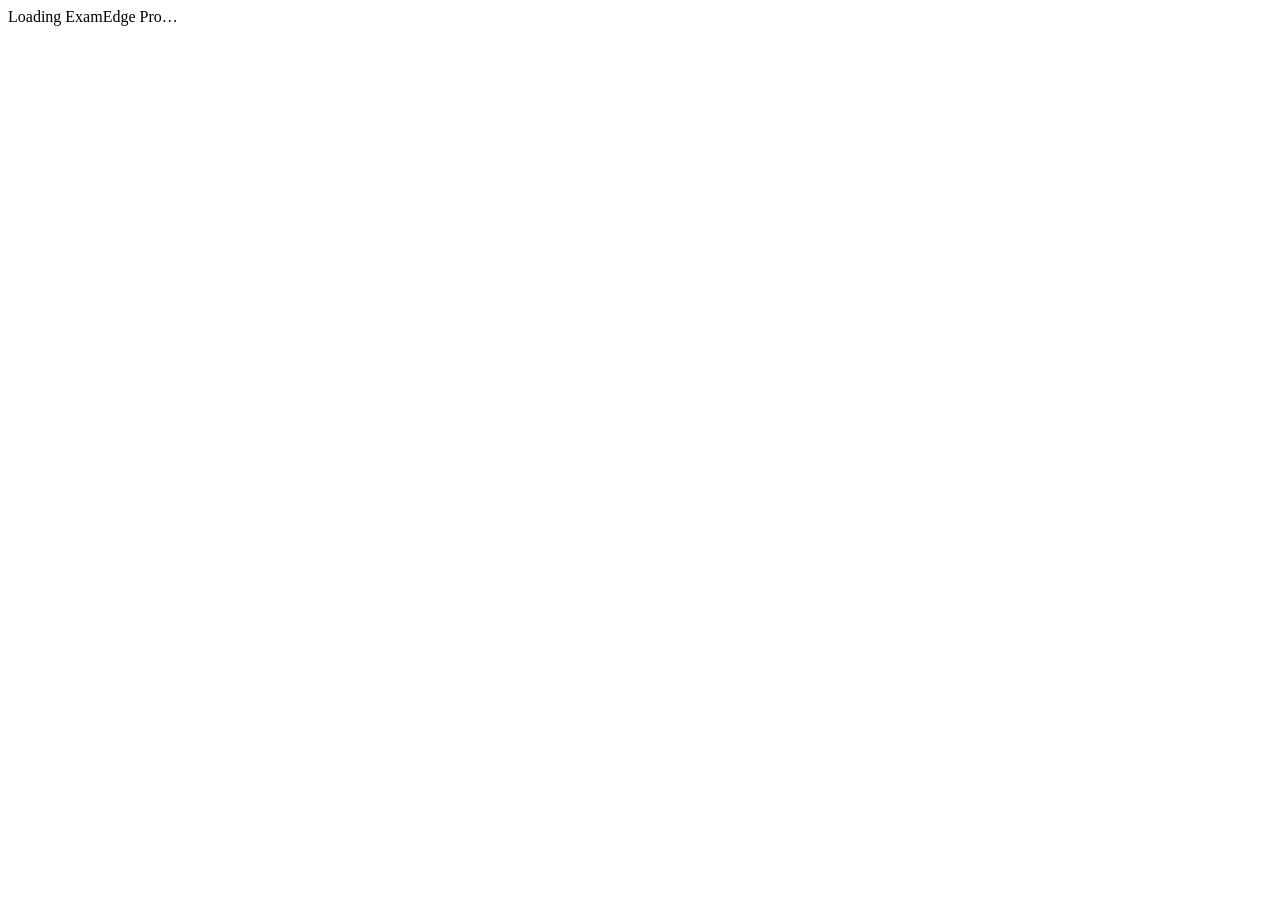
==== index.html @ e65ac6f8 "Add files via upload" ====
<!DOCTYPE html>
<html lang="en">
<head>
  <meta charset="UTF-8" />
  <meta name="viewport" content="width=device-width, initial-scale=1.0" />
  <meta name="description" content="ExamEdge Pro — The intelligent exam preparation platform" />
  <link rel="icon" type="image/svg+xml" href="assets/icons/favicon.svg" />
  <title>ExamEdge Pro</title>

  <!-- Fonts -->
  <link rel="preconnect" href="https://fonts.googleapis.com" />
  <link rel="preconnect" href="https://fonts.gstatic.com" crossorigin />
  <link href="https://fonts.googleapis.com/css2?family=Syne:wght@400;600;700;800&family=DM+Sans:ital,wght@0,300;0,400;0,500;1,400&family=JetBrains+Mono:wght@400;500&display=swap" rel="stylesheet" />

  <!-- Stylesheets -->
  <link rel="stylesheet" href="css/styles.css" />
  <link rel="stylesheet" href="css/layout.css" />
  <link rel="stylesheet" href="css/components.css" />
</head>
<body class="app-root" data-theme="dark">

  <!-- App Shell -->
  <div id="app" class="app-shell">

    <!-- Navbar Mount Point -->
    <header id="navbar-mount"></header>

    <!-- Main Layout -->
    <div class="app-body">
      <!-- Sidebar Mount Point -->
      <aside id="sidebar-mount"></aside>

      <!-- Page Content -->
      <main id="page-content" class="main-content" role="main">
        <!-- Pages are injected here by the router -->
        <div id="page-loader" class="page-loader" aria-live="polite">
          <div class="loader-ring"></div>
          <span>Loading ExamEdge Pro…</span>
        </div>
      </main>
    </div>

    <!-- Modal Mount Point -->
    <div id="modal-mount" role="dialog" aria-modal="true" aria-hidden="true"></div>

    <!-- Toast Notifications -->
    <div id="toast-container" class="toast-container" aria-live="assertive"></div>
  </div>

  <!-- Entry Script (module) -->
  <script type="module" src="js/app.js"></script>
</body>
</html>
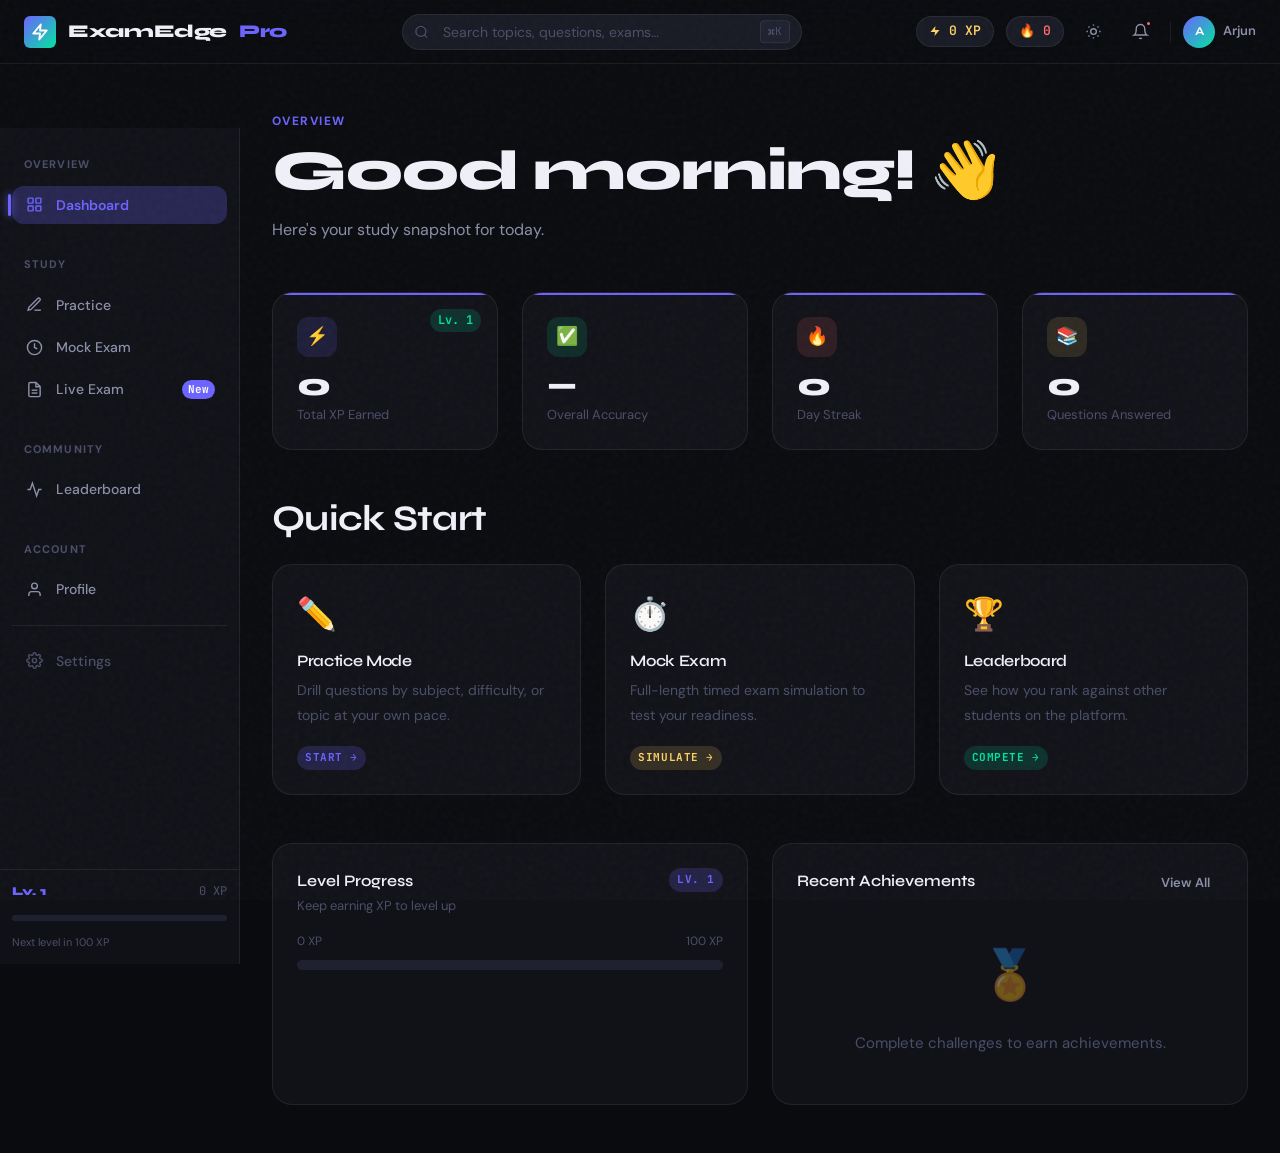
==== commit 33b31230: "Add files via upload" ====
--- a/index.html
+++ b/index.html
@@ -1,53 +1,1091 @@
 <!DOCTYPE html>
-<html lang="en">
+<html lang="en" data-theme="dark">
 <head>
+  <!-- ═══════════════════════════════════════════════
+       ExamEdge Pro — index.html
+       Primary entry point & app shell
+  ════════════════════════════════════════════════ -->
+
+  <!-- Core Meta -->
   <meta charset="UTF-8" />
   <meta name="viewport" content="width=device-width, initial-scale=1.0" />
-  <meta name="description" content="ExamEdge Pro — The intelligent exam preparation platform" />
+  <meta http-equiv="X-UA-Compatible" content="IE=edge" />
+
+  <!-- SEO -->
+  <title>ExamEdge Pro — Intelligent Exam Preparation Platform</title>
+  <meta name="description"
+    content="ExamEdge Pro is a gamified, intelligent exam preparation platform. Practice questions, take mock tests, track XP, earn achievements, and climb the leaderboard." />
+  <meta name="keywords"
+    content="exam preparation, mock test, practice questions, UPSC, SSC, banking, CAT, JEE, online test, study platform" />
+  <meta name="author" content="ExamEdge Pro" />
+  <meta name="robots" content="index, follow" />
+  <link rel="canonical" href="https://examedgepro.app/" />
+
+  <!-- Open Graph -->
+  <meta property="og:type"        content="website" />
+  <meta property="og:url"         content="https://examedgepro.app/" />
+  <meta property="og:title"       content="ExamEdge Pro — Intelligent Exam Preparation" />
+  <meta property="og:description" content="Practice smarter, score higher. Gamified exam prep with XP, achievements, mock exams and live leaderboards." />
+  <meta property="og:image"       content="https://examedgepro.app/assets/images/og-cover.png" />
+
+  <!-- Twitter Card -->
+  <meta name="twitter:card"        content="summary_large_image" />
+  <meta name="twitter:title"       content="ExamEdge Pro" />
+  <meta name="twitter:description" content="Gamified, intelligent exam preparation platform." />
+  <meta name="twitter:image"       content="https://examedgepro.app/assets/images/og-cover.png" />
+
+  <!-- PWA / Mobile -->
+  <meta name="theme-color" content="#6c63ff" />
+  <meta name="apple-mobile-web-app-capable" content="yes" />
+  <meta name="apple-mobile-web-app-status-bar-style" content="black-translucent" />
+  <meta name="apple-mobile-web-app-title" content="ExamEdge Pro" />
+
+  <!-- Favicon -->
   <link rel="icon" type="image/svg+xml" href="assets/icons/favicon.svg" />
-  <title>ExamEdge Pro</title>
-
-  <!-- Fonts -->
+
+  <!-- Preconnect fonts -->
   <link rel="preconnect" href="https://fonts.googleapis.com" />
   <link rel="preconnect" href="https://fonts.gstatic.com" crossorigin />
-  <link href="https://fonts.googleapis.com/css2?family=Syne:wght@400;600;700;800&family=DM+Sans:ital,wght@0,300;0,400;0,500;1,400&family=JetBrains+Mono:wght@400;500&display=swap" rel="stylesheet" />
-
-  <!-- Stylesheets -->
+  <link href="https://fonts.googleapis.com/css2?family=Syne:wght@400;600;700;800&family=DM+Sans:ital,opsz,wght@0,9..40,300;0,9..40,400;0,9..40,500;0,9..40,600;1,9..40,400&family=JetBrains+Mono:wght@400;500;700&display=swap"
+    rel="stylesheet" />
+
+  <!-- Project stylesheets -->
   <link rel="stylesheet" href="css/styles.css" />
   <link rel="stylesheet" href="css/layout.css" />
   <link rel="stylesheet" href="css/components.css" />
+
+  <style>
+    /* ─────────────────────────────────────────────────────
+       INDEX.HTML CRITICAL STYLES
+       Ambient atmosphere, dashboard widgets, and enhanced
+       component skins — all scoped so they don't break
+       the existing CSS files.
+    ───────────────────────────────────────────────────── */
+
+    /* ── Noise grain overlay ─────────────────────────── */
+    .app-root::before {
+      content: '';
+      position: fixed;
+      inset: 0;
+      background-image: url("data:image/svg+xml,%3Csvg xmlns='http://www.w3.org/2000/svg' viewBox='0 0 200 200'%3E%3Cfilter id='n'%3E%3CfeTurbulence type='fractalNoise' baseFrequency='0.85' numOctaves='4' stitchTiles='stitch'/%3E%3C/filter%3E%3Crect width='100%25' height='100%25' filter='url(%23n)' opacity='0.03'/%3E%3C/svg%3E");
+      pointer-events: none;
+      z-index: 9998;
+    }
+
+    /* ── Ambient gradient blobs ──────────────────────── */
+    .bg-blobs {
+      position: fixed;
+      inset: 0;
+      pointer-events: none;
+      z-index: 0;
+      overflow: hidden;
+    }
+    .bg-blob {
+      position: absolute;
+      border-radius: 50%;
+      filter: blur(100px);
+      opacity: 0.065;
+      animation: blobDrift 22s ease-in-out infinite alternate;
+    }
+    .bg-blob-1 { width:640px; height:640px; background:var(--clr-accent);   top:-180px; left:-120px; animation-delay:0s;   }
+    .bg-blob-2 { width:520px; height:520px; background:var(--clr-accent-2); bottom:-160px; right:-80px; animation-delay:-8s; }
+    .bg-blob-3 { width:360px; height:360px; background:var(--clr-accent-4); top:42%; left:48%;   animation-delay:-16s; }
+
+    @keyframes blobDrift {
+      0%   { transform: translate(0,0) scale(1); }
+      50%  { transform: translate(36px,-28px) scale(1.07); }
+      100% { transform: translate(-18px,22px) scale(0.94); }
+    }
+
+    /* App shell sits above blobs */
+    .app-shell { position: relative; z-index: 1; }
+
+    /* ── Navbar — glass effect ───────────────────────── */
+    .navbar {
+      background: rgba(10,11,15,0.82);
+      backdrop-filter: blur(20px) saturate(180%);
+      -webkit-backdrop-filter: blur(20px) saturate(180%);
+    }
+    [data-theme="light"] .navbar {
+      background: rgba(244,244,248,0.88);
+    }
+
+    /* Brand icon glow on hover */
+    .navbar__brand-icon { position:relative; overflow:visible; }
+    .navbar__brand-icon::after {
+      content:'';
+      position:absolute; inset:-5px;
+      border-radius:calc(var(--radius-sm) + 5px);
+      background:linear-gradient(135deg,var(--clr-accent),var(--clr-accent-2));
+      opacity:0; z-index:-1;
+      filter:blur(10px);
+      transition:opacity 0.3s;
+    }
+    .navbar__brand:hover .navbar__brand-icon::after { opacity:0.55; }
+
+    /* Search keyboard shortcut badge */
+    .search-kbd {
+      position:absolute; right:12px; top:50%; transform:translateY(-50%);
+      background:var(--clr-surface-3); border:1px solid var(--clr-border);
+      border-radius:4px; padding:2px 7px;
+      font-size:0.6875rem; font-family:var(--font-mono);
+      color:var(--clr-text-muted); pointer-events:none;
+    }
+
+    /* ── Sidebar — glass + active indicator bar ──────── */
+    .sidebar {
+      background: rgba(17,18,24,0.96);
+      backdrop-filter: blur(16px);
+    }
+    [data-theme="light"] .sidebar { background:rgba(255,255,255,0.97); }
+
+    .nav-link .nav-icon svg { transition:transform var(--transition); }
+    .nav-link:hover .nav-icon svg { transform:scale(1.15); }
+
+    .nav-link.active { position:relative; }
+    .nav-link.active::before {
+      content:'';
+      position:absolute; left:-4px; top:22%; bottom:22%;
+      width:3px;
+      background:var(--clr-accent);
+      border-radius:2px;
+      box-shadow:0 0 8px var(--clr-accent);
+    }
+
+    /* ── Stat card hover lift ────────────────────────── */
+    .stat-card {
+      cursor:default;
+      transition:transform 0.25s var(--ease-spring), box-shadow 0.25s;
+    }
+    .stat-card:hover {
+      transform:translateY(-4px);
+      box-shadow:0 14px 40px rgba(0,0,0,0.45), 0 0 0 1px rgba(255,255,255,0.06);
+    }
+    /* Per-card accent color driven by CSS variable */
+    .stat-card { --ca: var(--clr-accent); }
+    .stat-card::before { background: var(--ca); }
+
+    /* ── Quick-start cards ───────────────────────────── */
+    .qs-card {
+      background:var(--clr-surface);
+      border:1px solid var(--clr-border);
+      border-radius:var(--radius-xl);
+      padding:var(--space-5);
+      text-decoration:none;
+      display:flex;
+      flex-direction:column;
+      gap:var(--space-3);
+      position:relative;
+      overflow:hidden;
+      transition:transform 0.25s var(--ease-spring), border-color 0.2s, box-shadow 0.25s;
+    }
+    .qs-card:hover {
+      transform:translateY(-5px) scale(1.01);
+      box-shadow:0 18px 52px rgba(0,0,0,0.45);
+    }
+    .qs-card::before {
+      content:'';
+      position:absolute; inset:0;
+      background:var(--qs-gradient,transparent);
+      opacity:0; transition:opacity 0.3s;
+    }
+    .qs-card:hover::before { opacity:1; }
+
+    .qs-icon {
+      width:52px; height:52px;
+      border-radius:var(--radius-lg);
+      display:flex; align-items:center; justify-content:center;
+      font-size:1.5rem;
+    }
+    .qs-title {
+      font-family:var(--font-display);
+      font-size:1.0625rem; font-weight:700;
+      color:var(--clr-text-primary);
+      letter-spacing:-0.02em;
+    }
+    .qs-desc {
+      font-size:0.8125rem; color:var(--clr-text-muted);
+      line-height:1.6; flex:1; margin:0;
+    }
+    .qs-cta {
+      display:inline-flex; align-items:center; gap:5px;
+      font-size:0.8125rem; font-weight:700;
+      margin-top:var(--space-2);
+    }
+    .qs-cta svg { transition:transform 0.2s var(--ease-spring); }
+    .qs-card:hover .qs-cta svg { transform:translateX(5px); }
+
+    /* ── Subject bar rows ────────────────────────────── */
+    .subj-row {
+      display:flex; align-items:center; gap:var(--space-3);
+      padding:var(--space-3) 0;
+      border-bottom:1px solid var(--clr-border-soft);
+    }
+    .subj-row:last-child { border-bottom:none; }
+    .subj-icon {
+      width:32px; height:32px; border-radius:var(--radius-sm);
+      display:flex; align-items:center; justify-content:center;
+      font-size:0.9rem; flex-shrink:0;
+    }
+    .subj-bar-track {
+      flex:1; height:5px;
+      background:var(--clr-surface-3);
+      border-radius:var(--radius-full); overflow:hidden;
+    }
+    .subj-bar-fill {
+      height:100%; border-radius:var(--radius-full);
+      transition:width 1.2s var(--ease-out);
+    }
+
+    /* ── Heatmap cells ───────────────────────────────── */
+    .hm-cell {
+      width:11px; height:11px;
+      border-radius:3px;
+      background:var(--clr-surface-3);
+      transition:background 0.15s, transform 0.15s;
+      cursor:default;
+      flex-shrink:0;
+    }
+    .hm-cell:hover { transform:scale(1.45); z-index:2; position:relative; }
+    .hm-cell[data-l="1"] { background:rgba(108,99,255,0.22); }
+    .hm-cell[data-l="2"] { background:rgba(108,99,255,0.48); }
+    .hm-cell[data-l="3"] { background:rgba(108,99,255,0.72); }
+    .hm-cell[data-l="4"] { background:var(--clr-accent); box-shadow:0 0 5px rgba(108,99,255,0.5); }
+
+    /* ── Weekly mini-bar ─────────────────────────────── */
+    .wk-day { display:flex; flex-direction:column; align-items:center; gap:4px; }
+    .wk-bar {
+      width:22px; border-radius:4px 4px 0 0;
+      min-height:4px;
+      transition:height 0.7s var(--ease-out);
+    }
+    .wk-label { font-size:0.625rem; color:var(--clr-text-muted); font-family:var(--font-mono); }
+
+    /* ── Progress ring ───────────────────────────────── */
+    .ring-track { stroke:var(--clr-surface-3); }
+    .ring-fill {
+      stroke:var(--clr-accent); stroke-linecap:round;
+      transform-origin:50% 50%; transform:rotate(-90deg);
+      transition:stroke-dashoffset 1.3s var(--ease-out);
+      filter:drop-shadow(0 0 5px rgba(108,99,255,0.45));
+    }
+
+    /* ── Leaderboard rows ────────────────────────────── */
+    .lb-row {
+      display:flex; align-items:center; gap:var(--space-3);
+      padding:var(--space-2) var(--space-3);
+      border-radius:var(--radius-md);
+      transition:background 0.15s;
+    }
+    .lb-row:hover { background:var(--clr-surface-2); }
+    .lb-row.lb-you { background:rgba(108,99,255,0.07); border:1px solid rgba(108,99,255,0.2); }
+    .lb-rank { width:26px; text-align:center; font-family:var(--font-mono); font-weight:800; font-size:0.8125rem; flex-shrink:0; }
+
+    /* ── Notification dot ────────────────────────────── */
+    .notif-wrap { position:relative; }
+    .notif-wrap::after {
+      content:'';
+      position:absolute; top:6px; right:6px;
+      width:7px; height:7px;
+      background:var(--clr-accent-3);
+      border-radius:50%;
+      border:2px solid var(--clr-bg);
+      animation:dotPulse 2s ease infinite;
+    }
+    @keyframes dotPulse {
+      0%,100% { transform:scale(1); opacity:1; }
+      50%      { transform:scale(1.45); opacity:0.65; }
+    }
+
+    /* ── Mobile sidebar overlay ──────────────────────── */
+    #sidebar-overlay {
+      display:none; position:fixed; inset:0;
+      background:rgba(0,0,0,0.55);
+      z-index:calc(var(--z-sidebar) - 1);
+      backdrop-filter:blur(3px);
+    }
+    #mobile-menu-btn { display:none; }
+    @media (max-width:768px) {
+      #mobile-menu-btn { display:flex; }
+      .navbar__center  { display:none; }
+    }
+
+    /* ── Skeleton shimmer ────────────────────────────── */
+    .skeleton {
+      background:linear-gradient(90deg, var(--clr-surface-2) 25%, var(--clr-surface-3) 50%, var(--clr-surface-2) 75%);
+      background-size:200% 100%;
+      animation:shimmer 1.6s ease-in-out infinite;
+      border-radius:var(--radius-sm);
+    }
+    @keyframes shimmer { 0%{background-position:200% 0} 100%{background-position:-200% 0} }
+
+    /* ── Staggered page entry ────────────────────────── */
+    .dash-section { animation:fadeInUp 0.45s var(--ease-out) both; }
+    .dash-section:nth-child(1) { animation-delay:0.00s; }
+    .dash-section:nth-child(2) { animation-delay:0.07s; }
+    .dash-section:nth-child(3) { animation-delay:0.14s; }
+    .dash-section:nth-child(4) { animation-delay:0.21s; }
+    .dash-section:nth-child(5) { animation-delay:0.28s; }
+  </style>
 </head>
+
 <body class="app-root" data-theme="dark">
 
-  <!-- App Shell -->
+  <!-- Ambient blobs -->
+  <div class="bg-blobs" aria-hidden="true">
+    <div class="bg-blob bg-blob-1"></div>
+    <div class="bg-blob bg-blob-2"></div>
+    <div class="bg-blob bg-blob-3"></div>
+  </div>
+
+  <!-- ══════════════ APP SHELL ══════════════════════════ -->
   <div id="app" class="app-shell">
 
-    <!-- Navbar Mount Point -->
-    <header id="navbar-mount"></header>
-
-    <!-- Main Layout -->
+    <!-- ─── NAVBAR ──────────────────────────────────── -->
+    <header role="banner">
+      <nav class="navbar" role="navigation" aria-label="Main navigation">
+
+        <!-- Hamburger (mobile) -->
+        <button class="btn btn-ghost btn-icon" id="mobile-menu-btn"
+          aria-label="Open sidebar" aria-expanded="false" aria-controls="sidebar">
+          <svg width="20" height="20" viewBox="0 0 24 24" fill="none"
+            stroke="currentColor" stroke-width="2" aria-hidden="true">
+            <line x1="3" y1="6"  x2="21" y2="6"/>
+            <line x1="3" y1="12" x2="21" y2="12"/>
+            <line x1="3" y1="18" x2="21" y2="18"/>
+          </svg>
+        </button>
+
+        <!-- Brand -->
+        <a class="navbar__brand" href="#dashboard" aria-label="ExamEdge Pro home">
+          <div class="navbar__brand-icon" aria-hidden="true">
+            <svg width="18" height="18" viewBox="0 0 24 24" fill="none"
+              stroke="#ffffff" stroke-width="2.5" stroke-linecap="round" stroke-linejoin="round">
+              <polygon points="13 2 3 14 12 14 11 22 21 10 12 10 13 2"/>
+            </svg>
+          </div>
+          ExamEdge <span class="text-accent">Pro</span>
+        </a>
+
+        <!-- Global search -->
+        <div class="navbar__center">
+          <div class="navbar__search" role="search">
+            <svg class="navbar__search-icon" width="15" height="15"
+              viewBox="0 0 24 24" fill="none" stroke="currentColor"
+              stroke-width="2" aria-hidden="true">
+              <circle cx="11" cy="11" r="8"/>
+              <path d="m21 21-4.35-4.35"/>
+            </svg>
+            <input type="search" class="navbar__search-input" id="global-search"
+              placeholder="Search topics, questions, exams…"
+              aria-label="Global search" autocomplete="off" spellcheck="false" />
+            <span class="search-kbd" aria-hidden="true">⌘K</span>
+          </div>
+        </div>
+
+        <!-- Right controls -->
+        <div class="navbar__end">
+
+          <!-- XP badge -->
+          <div class="navbar__xp-badge" id="navbar-xp" title="Your XP" role="status" aria-label="XP">
+            <svg width="12" height="12" viewBox="0 0 24 24" fill="var(--clr-accent-4)" aria-hidden="true">
+              <polygon points="13 2 3 14 12 14 11 22 21 10 12 10 13 2"/>
+            </svg>
+            <span id="navbar-xp-val" style="color:var(--clr-accent-4)">0 XP</span>
+          </div>
+
+          <!-- Streak badge -->
+          <div class="navbar__xp-badge" id="navbar-streak" title="Day streak" role="status"
+            style="color:var(--clr-accent-3)" aria-label="Study streak">
+            🔥 <span id="navbar-streak-val">0</span>
+          </div>
+
+          <!-- Theme toggle -->
+          <button class="btn btn-ghost btn-icon" id="theme-btn"
+            aria-label="Toggle theme" title="Switch theme">
+            <svg id="i-sun" width="17" height="17" viewBox="0 0 24 24"
+              fill="none" stroke="currentColor" stroke-width="2" aria-hidden="true">
+              <circle cx="12" cy="12" r="4"/>
+              <path d="M12 2v2M12 20v2M4.93 4.93l1.41 1.41M17.66 17.66l1.41 1.41
+                       M2 12h2M20 12h2M6.34 17.66l-1.41 1.41M19.07 4.93l-1.41 1.41"/>
+            </svg>
+            <svg id="i-moon" width="17" height="17" viewBox="0 0 24 24"
+              fill="none" stroke="currentColor" stroke-width="2"
+              aria-hidden="true" style="display:none">
+              <path d="M21 12.79A9 9 0 1 1 11.21 3 7 7 0 0 0 21 12.79z"/>
+            </svg>
+          </button>
+
+          <!-- Notifications -->
+          <div class="notif-wrap">
+            <button class="btn btn-ghost btn-icon" id="notif-btn"
+              aria-label="Notifications — 3 unread">
+              <svg width="17" height="17" viewBox="0 0 24 24" fill="none"
+                stroke="currentColor" stroke-width="2" aria-hidden="true">
+                <path d="M18 8A6 6 0 0 0 6 8c0 7-3 9-3 9h18s-3-2-3-9"/>
+                <path d="M13.73 21a2 2 0 0 1-3.46 0"/>
+              </svg>
+            </button>
+          </div>
+
+          <!-- Divider -->
+          <div style="width:1px; height:22px; background:var(--clr-border); flex-shrink:0"
+            aria-hidden="true"></div>
+
+          <!-- Avatar + name -->
+          <a href="#profile" class="flex items-center gap-2"
+            style="text-decoration:none" aria-label="Your profile">
+            <div class="avatar avatar-sm" id="navbar-avatar"
+              style="background:linear-gradient(135deg,#6c63ff,#00e5a0); flex-shrink:0"
+              aria-hidden="true">A</div>
+            <span id="navbar-uname"
+              style="font-size:0.8125rem; font-weight:600; color:var(--clr-text-secondary);
+                     max-width:88px; overflow:hidden; white-space:nowrap; text-overflow:ellipsis">
+              Arjun
+            </span>
+          </a>
+        </div>
+      </nav>
+    </header>
+
+    <!-- ─── BODY ─────────────────────────────────────── -->
     <div class="app-body">
-      <!-- Sidebar Mount Point -->
-      <aside id="sidebar-mount"></aside>
-
-      <!-- Page Content -->
-      <main id="page-content" class="main-content" role="main">
-        <!-- Pages are injected here by the router -->
-        <div id="page-loader" class="page-loader" aria-live="polite">
+
+      <!-- ─── SIDEBAR ────────────────────────────────── -->
+      <aside id="sidebar" class="sidebar" role="complementary"
+        aria-label="Sidebar navigation">
+        <nav class="sidebar__nav">
+
+          <span class="sidebar__section-label">Overview</span>
+
+          <a class="nav-link active" data-route="#dashboard" href="#dashboard">
+            <span class="nav-icon">
+              <svg width="17" height="17" viewBox="0 0 24 24" fill="none" stroke="currentColor" stroke-width="2" aria-hidden="true">
+                <rect x="3" y="3" width="7" height="7" rx="1"/>
+                <rect x="14" y="3" width="7" height="7" rx="1"/>
+                <rect x="3" y="14" width="7" height="7" rx="1"/>
+                <rect x="14" y="14" width="7" height="7" rx="1"/>
+              </svg>
+            </span>
+            <span>Dashboard</span>
+          </a>
+
+          <span class="sidebar__section-label" style="margin-top:var(--space-4)">Study</span>
+
+          <a class="nav-link" data-route="#practice" href="#practice">
+            <span class="nav-icon">
+              <svg width="17" height="17" viewBox="0 0 24 24" fill="none" stroke="currentColor" stroke-width="2" aria-hidden="true">
+                <path d="M12 20h9"/>
+                <path d="M16.5 3.5a2.121 2.121 0 0 1 3 3L7 19l-4 1 1-4L16.5 3.5z"/>
+              </svg>
+            </span>
+            <span>Practice</span>
+          </a>
+
+          <a class="nav-link" data-route="#mock" href="#mock">
+            <span class="nav-icon">
+              <svg width="17" height="17" viewBox="0 0 24 24" fill="none" stroke="currentColor" stroke-width="2" aria-hidden="true">
+                <circle cx="12" cy="12" r="10"/>
+                <polyline points="12 6 12 12 16 14"/>
+              </svg>
+            </span>
+            <span>Mock Exam</span>
+          </a>
+
+          <a class="nav-link" data-route="#exam" href="#exam">
+            <span class="nav-icon">
+              <svg width="17" height="17" viewBox="0 0 24 24" fill="none" stroke="currentColor" stroke-width="2" aria-hidden="true">
+                <path d="M14 2H6a2 2 0 0 0-2 2v16a2 2 0 0 0 2 2h12a2 2 0 0 0 2-2V8z"/>
+                <polyline points="14 2 14 8 20 8"/>
+                <line x1="16" y1="13" x2="8" y2="13"/>
+                <line x1="16" y1="17" x2="8" y2="17"/>
+              </svg>
+            </span>
+            <span>Live Exam</span>
+            <span class="nav-badge">New</span>
+          </a>
+
+          <span class="sidebar__section-label" style="margin-top:var(--space-4)">Community</span>
+
+          <a class="nav-link" data-route="#leaderboard" href="#leaderboard">
+            <span class="nav-icon">
+              <svg width="17" height="17" viewBox="0 0 24 24" fill="none" stroke="currentColor" stroke-width="2" aria-hidden="true">
+                <polyline points="22 12 18 12 15 21 9 3 6 12 2 12"/>
+              </svg>
+            </span>
+            <span>Leaderboard</span>
+          </a>
+
+          <span class="sidebar__section-label" style="margin-top:var(--space-4)">Account</span>
+
+          <a class="nav-link" data-route="#profile" href="#profile">
+            <span class="nav-icon">
+              <svg width="17" height="17" viewBox="0 0 24 24" fill="none" stroke="currentColor" stroke-width="2" aria-hidden="true">
+                <path d="M20 21v-2a4 4 0 0 0-4-4H8a4 4 0 0 0-4 4v2"/>
+                <circle cx="12" cy="7" r="4"/>
+              </svg>
+            </span>
+            <span>Profile</span>
+          </a>
+
+          <div class="divider" style="margin:var(--space-3) 0"></div>
+
+          <a class="nav-link" href="#settings" style="color:var(--clr-text-muted)">
+            <span class="nav-icon">
+              <svg width="17" height="17" viewBox="0 0 24 24" fill="none" stroke="currentColor" stroke-width="2" aria-hidden="true">
+                <circle cx="12" cy="12" r="3"/>
+                <path d="M19.4 15a1.65 1.65 0 0 0 .33 1.82l.06.06a2 2 0 0 1 0 2.83
+                  2 2 0 0 1-2.83 0l-.06-.06a1.65 1.65 0 0 0-1.82-.33 1.65 1.65 0
+                  0 0-1 1.51V21a2 2 0 0 1-2 2 2 2 0 0 1-2-2v-.09A1.65 1.65 0 0
+                  0 9 19.4a1.65 1.65 0 0 0-1.82.33l-.06.06a2 2 0 0 1-2.83 0 2 2
+                  0 0 1 0-2.83l.06-.06A1.65 1.65 0 0 0 4.68 15a1.65 1.65 0 0
+                  0-1.51-1H3a2 2 0 0 1-2-2 2 2 0 0 1 2-2h.09A1.65 1.65 0 0 0
+                  4.6 9a1.65 1.65 0 0 0-.33-1.82l-.06-.06a2 2 0 0 1 0-2.83 2 2
+                  0 0 1 2.83 0l.06.06A1.65 1.65 0 0 0 9 4.68a1.65 1.65 0 0 0
+                  1-1.51V3a2 2 0 0 1 2-2 2 2 0 0 1 2 2v.09a1.65 1.65 0 0 0 1
+                  1.51 1.65 1.65 0 0 0 1.82-.33l.06-.06a2 2 0 0 1 2.83 0 2 2 0
+                  0 1 0 2.83l-.06.06A1.65 1.65 0 0 0 19.4 9a1.65 1.65 0 0 0
+                  1.51 1H21a2 2 0 0 1 2 2 2 2 0 0 1-2 2h-.09a1.65 1.65 0 0
+                  0-1.51 1z"/>
+              </svg>
+            </span>
+            <span>Settings</span>
+          </a>
+        </nav>
+
+        <!-- Sidebar footer XP meter -->
+        <div class="sidebar__footer">
+          <div class="xp-meter">
+            <div class="xp-meter__header">
+              <span class="xp-meter__level" id="sb-level">Lv. 1</span>
+              <span class="xp-meter__points" id="sb-xp">0 XP</span>
+            </div>
+            <div class="progress" style="margin-top:6px">
+              <div class="progress__bar" id="sb-bar" style="width:0%"></div>
+            </div>
+            <div style="font-size:0.6875rem; color:var(--clr-text-muted); margin-top:5px"
+              id="sb-next">Next level in 100 XP</div>
+          </div>
+        </div>
+      </aside>
+
+      <!-- ─── MAIN CONTENT ────────────────────────────── -->
+      <main id="page-content" class="main-content" role="main"
+        aria-live="polite" aria-atomic="false">
+
+        <!-- ══════════════════════════════════════════════
+             DASHBOARD — rendered inline (no fetch needed)
+        ═════════════════════════════════════════════════ -->
+        <div class="page-wrapper" id="dashboard-view">
+
+          <!-- Header -->
+          <header class="page-header dash-section">
+            <p class="page-header__eyebrow">Overview</p>
+            <h1 class="page-header__title" id="dash-greeting">Good morning, Arjun 👋</h1>
+            <p class="page-header__subtitle">
+              You're on a <strong style="color:var(--clr-accent-3)">5-day streak</strong> —
+              keep the momentum going!
+            </p>
+          </header>
+
+          <!-- ── Stat cards ──────────────────────────── -->
+          <section class="dash-section" aria-label="Study statistics">
+            <div style="display:grid; grid-template-columns:repeat(4,1fr); gap:var(--space-5)">
+
+              <div class="stat-card" style="--ca:var(--clr-accent)">
+                <div class="stat-card__icon"
+                  style="background:rgba(108,99,255,0.15); color:var(--clr-accent)">
+                  <svg width="20" height="20" viewBox="0 0 24 24" fill="currentColor" aria-hidden="true">
+                    <polygon points="13 2 3 14 12 14 11 22 21 10 12 10 13 2"/>
+                  </svg>
+                </div>
+                <div class="stat-card__value" id="sc-xp">9,800</div>
+                <div class="stat-card__label">Total XP Earned</div>
+                <span class="stat-card__change positive">Lv. 8 ↑</span>
+              </div>
+
+              <div class="stat-card" style="--ca:var(--clr-accent-2)">
+                <div class="stat-card__icon"
+                  style="background:rgba(0,229,160,0.12); color:var(--clr-accent-2)">
+                  <svg width="20" height="20" viewBox="0 0 24 24" fill="none"
+                    stroke="currentColor" stroke-width="2.5" aria-hidden="true">
+                    <polyline points="20 6 9 17 4 12"/>
+                  </svg>
+                </div>
+                <div class="stat-card__value" id="sc-acc">88%</div>
+                <div class="stat-card__label">Overall Accuracy</div>
+                <span class="stat-card__change positive">+3% this week</span>
+              </div>
+
+              <div class="stat-card" style="--ca:var(--clr-accent-3)">
+                <div class="stat-card__icon"
+                  style="background:rgba(255,107,107,0.12); color:var(--clr-accent-3); font-size:1.25rem">
+                  🔥
+                </div>
+                <div class="stat-card__value" id="sc-streak">5</div>
+                <div class="stat-card__label">Day Streak</div>
+                <span class="stat-card__change positive">Best: 14 days</span>
+              </div>
+
+              <div class="stat-card" style="--ca:var(--clr-accent-4)">
+                <div class="stat-card__icon"
+                  style="background:rgba(255,209,102,0.12); color:var(--clr-accent-4)">
+                  <svg width="20" height="20" viewBox="0 0 24 24" fill="none"
+                    stroke="currentColor" stroke-width="2" aria-hidden="true">
+                    <path d="M14 2H6a2 2 0 0 0-2 2v16a2 2 0 0 0 2 2h12a2 2 0 0 0 2-2V8z"/>
+                    <polyline points="14 2 14 8 20 8"/>
+                    <line x1="16" y1="13" x2="8" y2="13"/>
+                    <line x1="16" y1="17" x2="8" y2="17"/>
+                  </svg>
+                </div>
+                <div class="stat-card__value" id="sc-qs">1,240</div>
+                <div class="stat-card__label">Questions Answered</div>
+                <span class="stat-card__change positive">+45 today</span>
+              </div>
+
+            </div>
+          </section>
+
+          <!-- ── Quick Start + Level Ring ─────────────── -->
+          <section class="dash-section" aria-label="Quick actions">
+            <div style="display:grid; grid-template-columns:1fr 200px; gap:var(--space-5); align-items:start">
+
+              <div>
+                <h2 style="font-size:1.125rem; margin-bottom:var(--space-4)">Quick Start</h2>
+                <div style="display:grid; grid-template-columns:repeat(3,1fr); gap:var(--space-4)">
+
+                  <a href="#practice" class="qs-card"
+                    style="--qs-gradient:linear-gradient(135deg,rgba(108,99,255,0.1),transparent); border-color:transparent">
+                    <div class="qs-icon" style="background:rgba(108,99,255,0.15)">✏️</div>
+                    <div class="qs-title">Practice</div>
+                    <p class="qs-desc">Drill questions by subject and difficulty at your own pace.</p>
+                    <div class="qs-cta" style="color:var(--clr-accent)">
+                      Start now
+                      <svg width="13" height="13" viewBox="0 0 24 24" fill="none" stroke="currentColor" stroke-width="2.5" aria-hidden="true"><path d="M5 12h14M12 5l7 7-7 7"/></svg>
+                    </div>
+                  </a>
+
+                  <a href="#mock" class="qs-card"
+                    style="--qs-gradient:linear-gradient(135deg,rgba(255,209,102,0.08),transparent); border-color:transparent">
+                    <div class="qs-icon" style="background:rgba(255,209,102,0.14)">⏱️</div>
+                    <div class="qs-title">Mock Exam</div>
+                    <p class="qs-desc">Full-length timed simulation to test your exam readiness.</p>
+                    <div class="qs-cta" style="color:var(--clr-accent-4)">
+                      Simulate
+                      <svg width="13" height="13" viewBox="0 0 24 24" fill="none" stroke="currentColor" stroke-width="2.5" aria-hidden="true"><path d="M5 12h14M12 5l7 7-7 7"/></svg>
+                    </div>
+                  </a>
+
+                  <a href="#leaderboard" class="qs-card"
+                    style="--qs-gradient:linear-gradient(135deg,rgba(0,229,160,0.07),transparent); border-color:transparent">
+                    <div class="qs-icon" style="background:rgba(0,229,160,0.12)">🏆</div>
+                    <div class="qs-title">Leaderboard</div>
+                    <p class="qs-desc">See where you rank among the best students this week.</p>
+                    <div class="qs-cta" style="color:var(--clr-accent-2)">
+                      Compete
+                      <svg width="13" height="13" viewBox="0 0 24 24" fill="none" stroke="currentColor" stroke-width="2.5" aria-hidden="true"><path d="M5 12h14M12 5l7 7-7 7"/></svg>
+                    </div>
+                  </a>
+
+                </div>
+              </div>
+
+              <!-- Level ring -->
+              <div class="card" style="padding:var(--space-5); text-align:center">
+                <div style="position:relative; width:120px; height:120px; margin:0 auto var(--space-3)">
+                  <svg width="120" height="120" viewBox="0 0 120 120" aria-label="Level progress ring">
+                    <circle class="ring-track" cx="60" cy="60" r="50" fill="none" stroke-width="8"/>
+                    <circle class="ring-fill"  id="level-ring" cx="60" cy="60" r="50"
+                      fill="none" stroke-width="8"
+                      stroke-dasharray="314.16" stroke-dashoffset="314.16"/>
+                  </svg>
+                  <div style="position:absolute; inset:0; display:flex; flex-direction:column;
+                    align-items:center; justify-content:center">
+                    <span style="font-size:0.625rem; text-transform:uppercase; letter-spacing:0.1em;
+                      color:var(--clr-text-muted); font-weight:600">Level</span>
+                    <span style="font-family:var(--font-display); font-size:2.25rem;
+                      font-weight:800; color:var(--clr-accent); line-height:1"
+                      id="ring-level">8</span>
+                  </div>
+                </div>
+                <div style="font-size:0.8125rem; font-weight:600; color:var(--clr-text-primary); margin-bottom:2px">
+                  <span id="ring-xp">9,800</span> XP
+                </div>
+                <div style="font-size:0.75rem; color:var(--clr-text-muted); margin-bottom:var(--space-3)">
+                  Next: <span id="ring-next">10,200</span> XP
+                </div>
+                <div class="progress">
+                  <div class="progress__bar" id="ring-bar" style="width:0%"></div>
+                </div>
+              </div>
+
+            </div>
+          </section>
+
+          <!-- ── Analytics Row ─────────────────────────── -->
+          <section class="dash-section" aria-label="Performance analytics">
+            <div style="display:grid; grid-template-columns:1.2fr 1.6fr 1fr; gap:var(--space-5)">
+
+              <!-- Subject accuracy -->
+              <div class="card">
+                <div class="card__header">
+                  <div>
+                    <div class="card__title">Subject Accuracy</div>
+                    <div class="card__subtitle">Last 30 days</div>
+                  </div>
+                  <a href="#profile" class="btn btn-ghost btn-xs">View all →</a>
+                </div>
+
+                <div class="subj-row">
+                  <div class="subj-icon" style="background:rgba(108,99,255,0.15); color:var(--clr-accent)">📐</div>
+                  <div style="flex:1">
+                    <div style="display:flex; justify-content:space-between; margin-bottom:5px">
+                      <span style="font-size:0.8125rem; font-weight:600">Mathematics</span>
+                      <span style="font-size:0.8125rem; font-family:var(--font-mono); color:var(--clr-accent)">92%</span>
+                    </div>
+                    <div class="subj-bar-track"><div class="subj-bar-fill" id="bar-math" style="width:0%; background:var(--clr-accent)"></div></div>
+                  </div>
+                </div>
+
+                <div class="subj-row">
+                  <div class="subj-icon" style="background:rgba(0,229,160,0.12); color:var(--clr-accent-2)">🔬</div>
+                  <div style="flex:1">
+                    <div style="display:flex; justify-content:space-between; margin-bottom:5px">
+                      <span style="font-size:0.8125rem; font-weight:600">Science</span>
+                      <span style="font-size:0.8125rem; font-family:var(--font-mono); color:var(--clr-accent-2)">85%</span>
+                    </div>
+                    <div class="subj-bar-track"><div class="subj-bar-fill" id="bar-sci" style="width:0%; background:var(--clr-accent-2)"></div></div>
+                  </div>
+                </div>
+
+                <div class="subj-row">
+                  <div class="subj-icon" style="background:rgba(255,209,102,0.12); color:var(--clr-accent-4)">🌐</div>
+                  <div style="flex:1">
+                    <div style="display:flex; justify-content:space-between; margin-bottom:5px">
+                      <span style="font-size:0.8125rem; font-weight:600">General Knowledge</span>
+                      <span style="font-size:0.8125rem; font-family:var(--font-mono); color:var(--clr-accent-4)">78%</span>
+                    </div>
+                    <div class="subj-bar-track"><div class="subj-bar-fill" id="bar-gk" style="width:0%; background:var(--clr-accent-4)"></div></div>
+                  </div>
+                </div>
+
+                <div class="subj-row">
+                  <div class="subj-icon" style="background:rgba(255,107,107,0.12); color:var(--clr-accent-3)">🧩</div>
+                  <div style="flex:1">
+                    <div style="display:flex; justify-content:space-between; margin-bottom:5px">
+                      <span style="font-size:0.8125rem; font-weight:600">Reasoning</span>
+                      <span style="font-size:0.8125rem; font-family:var(--font-mono); color:var(--clr-accent-3)">63%</span>
+                    </div>
+                    <div class="subj-bar-track"><div class="subj-bar-fill" id="bar-rea" style="width:0%; background:var(--clr-accent-3)"></div></div>
+                  </div>
+                </div>
+
+              </div>
+
+              <!-- Activity heatmap + weekly bars -->
+              <div class="card">
+                <div class="card__header">
+                  <div>
+                    <div class="card__title">Study Activity</div>
+                    <div class="card__subtitle">Questions answered per day</div>
+                  </div>
+                  <span class="badge badge-success">🔥 5-day streak</span>
+                </div>
+
+                <!-- Weekly bars -->
+                <div style="display:flex; gap:5px; align-items:flex-end; margin-bottom:var(--space-5)"
+                  id="weekly-bars" aria-label="This week's activity"></div>
+
+                <!-- Heatmap -->
+                <div id="heatmap" style="display:flex; gap:3px; flex-wrap:wrap"
+                  aria-label="Activity heatmap, past 70 days"></div>
+
+                <div style="display:flex; justify-content:space-between; margin-top:var(--space-3)">
+                  <span style="font-size:0.6875rem; color:var(--clr-text-muted)">10 weeks ago</span>
+                  <div style="display:flex; align-items:center; gap:4px">
+                    <span style="font-size:0.6875rem; color:var(--clr-text-muted)">Less</span>
+                    <div style="width:10px;height:10px;border-radius:2px;background:var(--clr-surface-3)"></div>
+                    <div style="width:10px;height:10px;border-radius:2px;background:rgba(108,99,255,0.4)"></div>
+                    <div style="width:10px;height:10px;border-radius:2px;background:var(--clr-accent)"></div>
+                    <span style="font-size:0.6875rem; color:var(--clr-text-muted)">More</span>
+                  </div>
+                  <span style="font-size:0.6875rem; color:var(--clr-text-muted)">Today</span>
+                </div>
+              </div>
+
+              <!-- Leaderboard preview -->
+              <div class="card" style="display:flex; flex-direction:column">
+                <div class="card__header">
+                  <div class="card__title">Top Ranks</div>
+                  <a href="#leaderboard" class="btn btn-ghost btn-xs">Full →</a>
+                </div>
+                <div id="lb-preview" style="flex:1; display:flex; flex-direction:column; gap:2px"></div>
+              </div>
+
+            </div>
+          </section>
+
+          <!-- ── Recent achievements strip ─────────────── -->
+          <section class="dash-section" aria-label="Recent achievements">
+            <div class="card">
+              <div class="card__header">
+                <div class="card__title">Recent Achievements</div>
+                <a href="#profile" class="btn btn-ghost btn-xs">View all →</a>
+              </div>
+              <div style="display:flex; gap:var(--space-4); flex-wrap:wrap" id="ach-strip">
+                <!-- Injected by JS -->
+              </div>
+            </div>
+          </section>
+
+        </div><!-- /dashboard-view -->
+
+        <!-- Page loader (shown during SPA navigation) -->
+        <div id="page-loader" class="page-loader hidden"
+          aria-live="polite" aria-busy="true" aria-label="Loading page">
           <div class="loader-ring"></div>
-          <span>Loading ExamEdge Pro…</span>
+          <span>Loading…</span>
         </div>
+
       </main>
-    </div>
-
-    <!-- Modal Mount Point -->
-    <div id="modal-mount" role="dialog" aria-modal="true" aria-hidden="true"></div>
-
-    <!-- Toast Notifications -->
-    <div id="toast-container" class="toast-container" aria-live="assertive"></div>
-  </div>
-
-  <!-- Entry Script (module) -->
+    </div><!-- /app-body -->
+
+    <!-- Modal mount -->
+    <div id="modal-mount" role="dialog" aria-modal="true"
+      aria-hidden="true" aria-label="Dialog"></div>
+
+    <!-- Toast container -->
+    <div id="toast-container" class="toast-container"
+      role="status" aria-live="assertive" aria-atomic="true"></div>
+
+    <!-- Mobile sidebar overlay -->
+    <div id="sidebar-overlay" aria-hidden="true"></div>
+
+  </div><!-- /app -->
+
+  <!-- ══════════════════════════════════════════════════════
+       SCRIPTS
+  ══════════════════════════════════════════════════════ -->
+
+  <!-- Inline critical JS — runs before module parse so the
+       page is interactive immediately, no flash. -->
+  <script>
+  (function () {
+    'use strict';
+
+    /* ── 1. Theme restore ──────────────────────────── */
+    var savedTheme = localStorage.getItem('ee_theme') || 'dark';
+    document.documentElement.setAttribute('data-theme', savedTheme);
+    function syncThemeIcons(t) {
+      var sun  = document.getElementById('i-sun');
+      var moon = document.getElementById('i-moon');
+      if (sun)  sun.style.display  = t === 'dark'  ? '' : 'none';
+      if (moon) moon.style.display = t === 'light' ? '' : 'none';
+    }
+    syncThemeIcons(savedTheme);
+
+    document.getElementById('theme-btn')?.addEventListener('click', function () {
+      var cur  = document.documentElement.getAttribute('data-theme') || 'dark';
+      var next = cur === 'dark' ? 'light' : 'dark';
+      document.documentElement.setAttribute('data-theme', next);
+      localStorage.setItem('ee_theme', next);
+      syncThemeIcons(next);
+    });
+
+    /* ── 2. Greeting ────────────────────────────────── */
+    var greetEl = document.getElementById('dash-greeting');
+    if (greetEl) {
+      var h     = new Date().getHours();
+      var part  = h < 12 ? 'morning' : h < 17 ? 'afternoon' : 'evening';
+      var user  = {};
+      try { user = JSON.parse(localStorage.getItem('ee_user') || '{}'); } catch(e){}
+      var firstName = (user.displayName || 'Arjun').split(' ')[0];
+      greetEl.textContent = 'Good ' + part + ', ' + firstName + ' \uD83D\uDC4B';
+    }
+
+    /* ── 3. Restore XP / streak from state ─────────── */
+    var xp     = 0; var streak = 0;
+    try {
+      xp     = JSON.parse(localStorage.getItem('ee_xp')     || '0');
+      streak = JSON.parse(localStorage.getItem('ee_streak') || '0');
+    } catch(e) {}
+
+    function fmtXP(n) {
+      if (n >= 1000000) return (n/1000000).toFixed(1) + 'M XP';
+      if (n >= 1000)    return (n/1000).toFixed(1) + 'K XP';
+      return n + ' XP';
+    }
+    var xpEl = document.getElementById('navbar-xp-val');
+    var stEl = document.getElementById('navbar-streak-val');
+    if (xpEl) xpEl.textContent = fmtXP(xp);
+    if (stEl) stEl.textContent = streak;
+
+    var sbLevel = document.getElementById('sb-level');
+    var sbXP    = document.getElementById('sb-xp');
+    var sbBar   = document.getElementById('sb-bar');
+    var sbNext  = document.getElementById('sb-next');
+
+    var LEVELS = [0,100,250,500,900,1400,2100,3000,4200,5800,8000,11000,15000,20000];
+    function xpToLevel(x) {
+      var lv = 1;
+      for (var i = 0; i < LEVELS.length; i++) { if (x >= LEVELS[i]) lv = i + 1; }
+      return lv;
+    }
+    var lv    = xpToLevel(xp);
+    var floor = LEVELS[lv - 1] || 0;
+    var ceil  = LEVELS[lv] || (floor + 500);
+    var pct   = Math.round(Math.min(1, (xp - floor) / (ceil - floor)) * 100);
+
+    if (sbLevel) sbLevel.textContent = 'Lv. ' + lv;
+    if (sbXP)    sbXP.textContent    = fmtXP(xp);
+    if (sbBar)   sbBar.style.width   = pct + '%';
+    if (sbNext)  sbNext.textContent  = 'Next level in ' + Math.max(0, ceil - xp) + ' XP';
+
+    /* ── 4. Mobile sidebar toggle ───────────────────── */
+    var sidebar  = document.getElementById('sidebar');
+    var overlay  = document.getElementById('sidebar-overlay');
+    var menuBtn  = document.getElementById('mobile-menu-btn');
+
+    function openSidebar()  {
+      sidebar?.classList.add('mobile-open');
+      if (overlay) overlay.style.display = 'block';
+      menuBtn?.setAttribute('aria-expanded','true');
+    }
+    function closeSidebar() {
+      sidebar?.classList.remove('mobile-open');
+      if (overlay) overlay.style.display = 'none';
+      menuBtn?.setAttribute('aria-expanded','false');
+    }
+    menuBtn?.addEventListener('click', function () {
+      sidebar?.classList.contains('mobile-open') ? closeSidebar() : openSidebar();
+    });
+    overlay?.addEventListener('click', closeSidebar);
+
+    /* ── 5. Nav active state ────────────────────────── */
+    function syncNav() {
+      var hash = location.hash || '#dashboard';
+      document.querySelectorAll('.nav-link[data-route]').forEach(function (l) {
+        l.classList.toggle('active', l.dataset.route === hash);
+      });
+    }
+    window.addEventListener('hashchange', syncNav);
+    syncNav();
+
+    /* ── 6. Weekly bar chart ────────────────────────── */
+    var weeklyEl = document.getElementById('weekly-bars');
+    if (weeklyEl) {
+      var days = ['Mon','Tue','Wed','Thu','Fri','Sat','Sun'];
+      var vals = [32, 18, 45, 55, 40, 0, 0];
+      var maxV = Math.max.apply(null, vals);
+      weeklyEl.innerHTML = days.map(function (d, i) {
+        var h   = vals[i] > 0 ? Math.max(8, Math.round((vals[i] / maxV) * 80)) : 4;
+        var clr = vals[i] > 0
+          ? 'background:linear-gradient(180deg,var(--clr-accent),var(--clr-accent-2))'
+          : 'background:var(--clr-surface-3)';
+        return '<div class="wk-day"><div class="wk-bar" style="height:' + h + 'px;' + clr
+          + '" title="' + vals[i] + ' questions on ' + d + '"></div>'
+          + '<span class="wk-label">' + d + '</span></div>';
+      }).join('');
+    }
+
+    /* ── 7. Heatmap ─────────────────────────────────── */
+    var hmEl = document.getElementById('heatmap');
+    if (hmEl) {
+      var today  = new Date();
+      var cells  = [];
+      for (var i = 69; i >= 0; i--) {
+        var d = new Date(today);
+        d.setDate(today.getDate() - i);
+        var level = i < 5  ? 4
+                  : i < 15 ? (Math.random() > 0.3 ? Math.floor(Math.random() * 3) + 2 : 0)
+                  :           (Math.random() > 0.45 ? Math.floor(Math.random() * 4) : 0);
+        var label = d.toLocaleDateString('en-IN', { day:'numeric', month:'short' });
+        cells.push('<div class="hm-cell" data-l="' + level
+          + '" title="' + label + ' — activity ' + level + '" role="img" aria-label="Day ' + label + ', activity level ' + level + '"></div>');
+      }
+      hmEl.innerHTML = cells.join('');
+    }
+
+    /* ── 8. Leaderboard preview ─────────────────────── */
+    var lbEl = document.getElementById('lb-preview');
+    if (lbEl) {
+      var entries = [
+        { r:1, n:'Priya Nair',   xp:'12.4K', s:21, you:false },
+        { r:2, n:'Arjun Sharma', xp:'9.8K',  s:5,  you:true  },
+        { r:3, n:'Rahul Verma',  xp:'8.2K',  s:9,  you:false },
+        { r:4, n:'Sneha Patel',  xp:'7.6K',  s:6,  you:false },
+        { r:5, n:'Karan Mehta',  xp:'6.9K',  s:11, you:false },
+      ];
+      var medals = { 1:'🥇', 2:'🥈', 3:'🥉' };
+      lbEl.innerHTML = entries.map(function (e) {
+        return '<div class="lb-row ' + (e.you ? 'lb-you' : '') + '">'
+          + '<span class="lb-rank" style="color:' + (e.r <= 3 ? 'var(--clr-accent-4)' : 'var(--clr-text-muted)') + '">'
+          + (medals[e.r] || e.r) + '</span>'
+          + '<div class="avatar avatar-xs" style="background:linear-gradient(135deg,var(--clr-accent),var(--clr-accent-2));font-size:0.5rem;flex-shrink:0">' + e.n.charAt(0) + '</div>'
+          + '<div style="flex:1;min-width:0;overflow:hidden">'
+          + '<div style="font-size:0.8125rem;font-weight:600;white-space:nowrap;overflow:hidden;text-overflow:ellipsis">'
+          + e.n + (e.you ? ' <span style="font-size:0.55rem;background:var(--clr-accent);color:#fff;padding:1px 5px;border-radius:4px;margin-left:3px;vertical-align:middle">YOU</span>' : '')
+          + '</div>'
+          + '<div style="font-size:0.6875rem;color:var(--clr-text-muted)">🔥 ' + e.s + 'd</div></div>'
+          + '<span style="font-family:var(--font-mono);font-size:0.75rem;font-weight:700;color:var(--clr-accent-4);flex-shrink:0">' + e.xp + '</span></div>';
+      }).join('');
+    }
+
+    /* ── 9. Achievements strip ──────────────────────── */
+    var achEl = document.getElementById('ach-strip');
+    if (achEl) {
+      var achs = [
+        { icon:'🌱', title:'First Step',     desc:'Answer your first question', unlocked:true  },
+        { icon:'🔥', title:'Getting Warmed', desc:'Answer 10 questions',        unlocked:true  },
+        { icon:'📅', title:'On a Roll',       desc:'3-day study streak',         unlocked:true  },
+        { icon:'💯', title:'Perfectionist',   desc:'Score 100% on a session',    unlocked:false },
+        { icon:'⭐', title:'Rising Star',     desc:'Reach Level 5',              unlocked:false },
+      ];
+      achEl.innerHTML = achs.map(function (a) {
+        return '<div class="achievement-card ' + (a.unlocked ? '' : 'locked') + '" style="min-width:200px;flex:1">'
+          + '<div class="achievement-icon">' + a.icon + '</div>'
+          + '<div><div style="font-weight:600;font-size:0.875rem">' + a.title + '</div>'
+          + '<div style="font-size:0.75rem;color:var(--clr-text-muted);margin-top:2px">' + a.desc + '</div>'
+          + (a.unlocked ? '<div style="font-size:0.6875rem;color:var(--clr-accent-2);margin-top:4px">✅ Unlocked</div>' : '')
+          + '</div></div>';
+      }).join('');
+    }
+
+    /* ── 10. Animate level ring & bars after paint ── */
+    requestAnimationFrame(function () {
+      setTimeout(function () {
+        // Level ring
+        var ring = document.getElementById('level-ring');
+        if (ring) {
+          var progress = 0.65;
+          var circ     = 2 * Math.PI * 50;
+          ring.style.strokeDashoffset = circ * (1 - progress);
+        }
+        // Subject bars
+        var bars = { 'bar-math':92, 'bar-sci':85, 'bar-gk':78, 'bar-rea':63 };
+        Object.keys(bars).forEach(function (id) {
+          var el = document.getElementById(id);
+          if (el) el.style.width = bars[id] + '%';
+        });
+        // XP ring bar
+        var rBar = document.getElementById('ring-bar');
+        if (rBar) rBar.style.width = '65%';
+      }, 350);
+    });
+
+    /* ── 11. Keyboard shortcut: ⌘K focuses search ── */
+    document.addEventListener('keydown', function (e) {
+      if ((e.metaKey || e.ctrlKey) && e.key === 'k') {
+        e.preventDefault();
+        document.getElementById('global-search')?.focus();
+      }
+    });
+
+  })();
+  </script>
+
+  <!-- Modular app (router, modules, Firebase) -->
   <script type="module" src="js/app.js"></script>
+
 </body>
 </html>
--- a/css/styles.css
+++ b/css/styles.css
@@ -0,0 +1,240 @@
+/* ============================================================
+   ExamEdge Pro — styles.css
+   Design tokens, reset, base typography, theme
+   ============================================================ */
+
+/* ── Design Tokens ───────────────────────────────────────── */
+:root {
+  /* Brand Colors */
+  --clr-bg:          #0a0b0f;
+  --clr-surface:     #111218;
+  --clr-surface-2:   #181a24;
+  --clr-surface-3:   #1f2130;
+  --clr-border:      rgba(255,255,255,0.07);
+  --clr-border-soft: rgba(255,255,255,0.04);
+
+  --clr-accent:      #6c63ff;
+  --clr-accent-2:    #00e5a0;
+  --clr-accent-3:    #ff6b6b;
+  --clr-accent-4:    #ffd166;
+  --clr-accent-glow: rgba(108, 99, 255, 0.25);
+
+  --clr-text-primary:   #f0f0f8;
+  --clr-text-secondary: #8b8fa8;
+  --clr-text-muted:     #4a4e68;
+  --clr-text-inverse:   #0a0b0f;
+
+  /* Fonts */
+  --font-display: 'Syne', sans-serif;
+  --font-body:    'DM Sans', sans-serif;
+  --font-mono:    'JetBrains Mono', monospace;
+
+  /* Sizing Scale */
+  --space-1:  4px;
+  --space-2:  8px;
+  --space-3:  12px;
+  --space-4:  16px;
+  --space-5:  24px;
+  --space-6:  32px;
+  --space-7:  48px;
+  --space-8:  64px;
+  --space-9:  96px;
+
+  /* Radii */
+  --radius-sm: 6px;
+  --radius-md: 12px;
+  --radius-lg: 20px;
+  --radius-xl: 32px;
+  --radius-full: 9999px;
+
+  /* Shadows */
+  --shadow-sm:  0 1px 3px rgba(0,0,0,0.4);
+  --shadow-md:  0 4px 16px rgba(0,0,0,0.5);
+  --shadow-lg:  0 8px 40px rgba(0,0,0,0.6);
+  --shadow-accent: 0 0 24px var(--clr-accent-glow);
+
+  /* Transitions */
+  --ease-out:    cubic-bezier(0.16, 1, 0.3, 1);
+  --ease-spring: cubic-bezier(0.34, 1.56, 0.64, 1);
+  --transition:  0.2s var(--ease-out);
+  --transition-slow: 0.4s var(--ease-out);
+
+  /* Z-index scale */
+  --z-base:    1;
+  --z-dropdown: 100;
+  --z-sidebar:  200;
+  --z-navbar:   300;
+  --z-modal:    400;
+  --z-toast:    500;
+}
+
+/* Light theme override */
+[data-theme="light"] {
+  --clr-bg:          #f4f4f8;
+  --clr-surface:     #ffffff;
+  --clr-surface-2:   #f0f0f6;
+  --clr-surface-3:   #e8e8f0;
+  --clr-border:      rgba(0,0,0,0.08);
+  --clr-border-soft: rgba(0,0,0,0.04);
+  --clr-text-primary:   #12131a;
+  --clr-text-secondary: #5a5e78;
+  --clr-text-muted:     #9a9eb8;
+  --clr-text-inverse:   #f0f0f8;
+  --shadow-md: 0 4px 16px rgba(0,0,0,0.08);
+}
+
+/* ── Reset ───────────────────────────────────────────────── */
+*, *::before, *::after {
+  box-sizing: border-box;
+  margin: 0;
+  padding: 0;
+}
+
+html {
+  font-size: 16px;
+  scroll-behavior: smooth;
+  -webkit-font-smoothing: antialiased;
+  -moz-osx-font-smoothing: grayscale;
+  text-rendering: optimizeLegibility;
+}
+
+body {
+  font-family: var(--font-body);
+  background-color: var(--clr-bg);
+  color: var(--clr-text-primary);
+  line-height: 1.6;
+  min-height: 100vh;
+  overflow-x: hidden;
+}
+
+/* ── Typography ──────────────────────────────────────────── */
+h1, h2, h3, h4, h5, h6 {
+  font-family: var(--font-display);
+  line-height: 1.15;
+  letter-spacing: -0.02em;
+  color: var(--clr-text-primary);
+}
+
+h1 { font-size: clamp(2rem, 5vw, 3.5rem); font-weight: 800; }
+h2 { font-size: clamp(1.5rem, 3vw, 2.25rem); font-weight: 700; }
+h3 { font-size: clamp(1.15rem, 2vw, 1.5rem); font-weight: 600; }
+h4 { font-size: 1.125rem; font-weight: 600; }
+h5 { font-size: 0.9375rem; font-weight: 600; }
+h6 { font-size: 0.8125rem; font-weight: 600; }
+
+p { color: var(--clr-text-secondary); line-height: 1.75; }
+
+a {
+  color: var(--clr-accent);
+  text-decoration: none;
+  transition: color var(--transition);
+}
+a:hover { color: var(--clr-accent-2); }
+
+code, pre {
+  font-family: var(--font-mono);
+  font-size: 0.875em;
+}
+
+pre {
+  background: var(--clr-surface-2);
+  border: 1px solid var(--clr-border);
+  border-radius: var(--radius-md);
+  padding: var(--space-4);
+  overflow-x: auto;
+}
+
+/* ── Focus Styles ────────────────────────────────────────── */
+:focus-visible {
+  outline: 2px solid var(--clr-accent);
+  outline-offset: 3px;
+  border-radius: var(--radius-sm);
+}
+
+/* ── Scrollbar ───────────────────────────────────────────── */
+::-webkit-scrollbar { width: 6px; height: 6px; }
+::-webkit-scrollbar-track { background: transparent; }
+::-webkit-scrollbar-thumb {
+  background: var(--clr-surface-3);
+  border-radius: var(--radius-full);
+}
+::-webkit-scrollbar-thumb:hover { background: var(--clr-text-muted); }
+
+/* ── Selection ───────────────────────────────────────────── */
+::selection {
+  background: var(--clr-accent);
+  color: #fff;
+}
+
+/* ── Utility classes ─────────────────────────────────────── */
+.sr-only {
+  position: absolute;
+  width: 1px; height: 1px;
+  padding: 0; margin: -1px;
+  overflow: hidden;
+  clip: rect(0,0,0,0);
+  white-space: nowrap;
+  border: 0;
+}
+
+.text-accent   { color: var(--clr-accent); }
+.text-success  { color: var(--clr-accent-2); }
+.text-danger   { color: var(--clr-accent-3); }
+.text-warning  { color: var(--clr-accent-4); }
+.text-muted    { color: var(--clr-text-muted); }
+.text-secondary { color: var(--clr-text-secondary); }
+
+.font-mono  { font-family: var(--font-mono); }
+.font-display { font-family: var(--font-display); }
+
+.truncate {
+  overflow: hidden;
+  white-space: nowrap;
+  text-overflow: ellipsis;
+}
+
+.hidden  { display: none !important; }
+.visible { display: block !important; }
+
+/* ── Page Loader ─────────────────────────────────────────── */
+.page-loader {
+  display: flex;
+  flex-direction: column;
+  align-items: center;
+  justify-content: center;
+  gap: var(--space-4);
+  height: 60vh;
+  color: var(--clr-text-muted);
+  font-size: 0.875rem;
+}
+
+.loader-ring {
+  width: 40px; height: 40px;
+  border: 3px solid var(--clr-surface-3);
+  border-top-color: var(--clr-accent);
+  border-radius: 50%;
+  animation: spin 0.8s linear infinite;
+}
+
+@keyframes spin { to { transform: rotate(360deg); } }
+
+/* ── Fade-in animation ───────────────────────────────────── */
+@keyframes fadeInUp {
+  from { opacity: 0; transform: translateY(16px); }
+  to   { opacity: 1; transform: translateY(0); }
+}
+
+@keyframes fadeIn {
+  from { opacity: 0; }
+  to   { opacity: 1; }
+}
+
+.animate-fade-in    { animation: fadeIn 0.3s var(--ease-out) both; }
+.animate-fade-in-up { animation: fadeInUp 0.4s var(--ease-out) both; }
+
+/* Stagger delays */
+.delay-1 { animation-delay: 0.05s; }
+.delay-2 { animation-delay: 0.10s; }
+.delay-3 { animation-delay: 0.15s; }
+.delay-4 { animation-delay: 0.20s; }
+.delay-5 { animation-delay: 0.25s; }
--- a/css/layout.css
+++ b/css/layout.css
@@ -0,0 +1,319 @@
+/* ============================================================
+   ExamEdge Pro — layout.css
+   App shell, grid system, sidebar, navbar, page layouts
+   ============================================================ */
+
+/* ── App Shell ───────────────────────────────────────────── */
+.app-shell {
+  display: flex;
+  flex-direction: column;
+  min-height: 100vh;
+  background: var(--clr-bg);
+}
+
+.app-body {
+  display: flex;
+  flex: 1;
+  overflow: hidden;
+}
+
+/* ── Navbar ──────────────────────────────────────────────── */
+.navbar {
+  position: sticky;
+  top: 0;
+  z-index: var(--z-navbar);
+  height: 64px;
+  background: rgba(10, 11, 15, 0.85);
+  backdrop-filter: blur(16px);
+  -webkit-backdrop-filter: blur(16px);
+  border-bottom: 1px solid var(--clr-border);
+  display: flex;
+  align-items: center;
+  padding: 0 var(--space-5);
+  gap: var(--space-4);
+}
+
+.navbar__brand {
+  display: flex;
+  align-items: center;
+  gap: var(--space-3);
+  font-family: var(--font-display);
+  font-weight: 800;
+  font-size: 1.125rem;
+  color: var(--clr-text-primary);
+  text-decoration: none;
+  letter-spacing: -0.02em;
+  flex-shrink: 0;
+}
+
+.navbar__brand-icon {
+  width: 32px; height: 32px;
+  background: linear-gradient(135deg, var(--clr-accent), var(--clr-accent-2));
+  border-radius: var(--radius-sm);
+  display: flex;
+  align-items: center;
+  justify-content: center;
+  font-size: 0.875rem;
+}
+
+.navbar__center {
+  flex: 1;
+  display: flex;
+  align-items: center;
+  justify-content: center;
+  gap: var(--space-2);
+}
+
+.navbar__search {
+  width: 100%;
+  max-width: 400px;
+  position: relative;
+}
+
+.navbar__search-input {
+  width: 100%;
+  background: var(--clr-surface-2);
+  border: 1px solid var(--clr-border);
+  border-radius: var(--radius-full);
+  padding: var(--space-2) var(--space-4) var(--space-2) 40px;
+  color: var(--clr-text-primary);
+  font-family: var(--font-body);
+  font-size: 0.875rem;
+  transition: border-color var(--transition), box-shadow var(--transition);
+}
+
+.navbar__search-input:focus {
+  outline: none;
+  border-color: var(--clr-accent);
+  box-shadow: 0 0 0 3px var(--clr-accent-glow);
+}
+
+.navbar__search-input::placeholder { color: var(--clr-text-muted); }
+
+.navbar__search-icon {
+  position: absolute;
+  left: 12px;
+  top: 50%;
+  transform: translateY(-50%);
+  color: var(--clr-text-muted);
+  pointer-events: none;
+}
+
+.navbar__end {
+  display: flex;
+  align-items: center;
+  gap: var(--space-3);
+  flex-shrink: 0;
+}
+
+.navbar__xp-badge {
+  display: flex;
+  align-items: center;
+  gap: var(--space-2);
+  background: var(--clr-surface-2);
+  border: 1px solid var(--clr-border);
+  border-radius: var(--radius-full);
+  padding: var(--space-1) var(--space-3);
+  font-size: 0.8125rem;
+  font-weight: 600;
+  color: var(--clr-accent-4);
+  font-family: var(--font-mono);
+}
+
+/* ── Sidebar ─────────────────────────────────────────────── */
+.sidebar {
+  width: 240px;
+  flex-shrink: 0;
+  height: calc(100vh - 64px);
+  position: sticky;
+  top: 64px;
+  background: var(--clr-surface);
+  border-right: 1px solid var(--clr-border);
+  display: flex;
+  flex-direction: column;
+  overflow-y: auto;
+  overflow-x: hidden;
+  transition: width var(--transition-slow), transform var(--transition-slow);
+  z-index: var(--z-sidebar);
+}
+
+.sidebar.collapsed {
+  width: 64px;
+}
+
+.sidebar__nav {
+  flex: 1;
+  padding: var(--space-4) var(--space-3);
+  display: flex;
+  flex-direction: column;
+  gap: var(--space-1);
+}
+
+.sidebar__section-label {
+  font-size: 0.6875rem;
+  font-weight: 700;
+  letter-spacing: 0.1em;
+  text-transform: uppercase;
+  color: var(--clr-text-muted);
+  padding: var(--space-3) var(--space-3) var(--space-2);
+  white-space: nowrap;
+  overflow: hidden;
+}
+
+.nav-link {
+  display: flex;
+  align-items: center;
+  gap: var(--space-3);
+  padding: var(--space-2) var(--space-3);
+  border-radius: var(--radius-md);
+  color: var(--clr-text-secondary);
+  font-size: 0.875rem;
+  font-weight: 500;
+  text-decoration: none;
+  transition: background var(--transition), color var(--transition);
+  white-space: nowrap;
+  cursor: pointer;
+  border: none;
+  background: transparent;
+  width: 100%;
+  text-align: left;
+}
+
+.nav-link:hover {
+  background: var(--clr-surface-2);
+  color: var(--clr-text-primary);
+}
+
+.nav-link.active {
+  background: var(--clr-accent-glow);
+  color: var(--clr-accent);
+  font-weight: 600;
+}
+
+.nav-link .nav-icon {
+  width: 20px; height: 20px;
+  flex-shrink: 0;
+  display: flex;
+  align-items: center;
+  justify-content: center;
+}
+
+.nav-link .nav-badge {
+  margin-left: auto;
+  background: var(--clr-accent);
+  color: #fff;
+  font-size: 0.6875rem;
+  font-weight: 700;
+  padding: 1px 6px;
+  border-radius: var(--radius-full);
+  font-family: var(--font-mono);
+}
+
+.sidebar__footer {
+  padding: var(--space-3);
+  border-top: 1px solid var(--clr-border);
+}
+
+/* ── Main Content ─────────────────────────────────────────── */
+.main-content {
+  flex: 1;
+  overflow-y: auto;
+  overflow-x: hidden;
+  min-height: calc(100vh - 64px);
+}
+
+.page-wrapper {
+  padding: var(--space-7) var(--space-6);
+  max-width: 1200px;
+  margin: 0 auto;
+  animation: fadeInUp 0.4s var(--ease-out) both;
+}
+
+.page-header {
+  margin-bottom: var(--space-7);
+}
+
+.page-header__eyebrow {
+  font-size: 0.75rem;
+  font-weight: 700;
+  letter-spacing: 0.12em;
+  text-transform: uppercase;
+  color: var(--clr-accent);
+  margin-bottom: var(--space-2);
+}
+
+.page-header__title {
+  margin-bottom: var(--space-3);
+}
+
+.page-header__subtitle {
+  font-size: 1rem;
+  color: var(--clr-text-secondary);
+  max-width: 520px;
+}
+
+/* ── Grid System ─────────────────────────────────────────── */
+.grid {
+  display: grid;
+  gap: var(--space-5);
+}
+
+.grid-cols-1 { grid-template-columns: repeat(1, 1fr); }
+.grid-cols-2 { grid-template-columns: repeat(2, 1fr); }
+.grid-cols-3 { grid-template-columns: repeat(3, 1fr); }
+.grid-cols-4 { grid-template-columns: repeat(4, 1fr); }
+
+.grid-auto-fill-sm { grid-template-columns: repeat(auto-fill, minmax(200px, 1fr)); }
+.grid-auto-fill-md { grid-template-columns: repeat(auto-fill, minmax(280px, 1fr)); }
+.grid-auto-fill-lg { grid-template-columns: repeat(auto-fill, minmax(360px, 1fr)); }
+
+/* ── Flex helpers ─────────────────────────────────────────── */
+.flex { display: flex; }
+.flex-col { display: flex; flex-direction: column; }
+.items-center { align-items: center; }
+.items-start { align-items: flex-start; }
+.justify-between { justify-content: space-between; }
+.justify-center { justify-content: center; }
+.gap-1 { gap: var(--space-1); }
+.gap-2 { gap: var(--space-2); }
+.gap-3 { gap: var(--space-3); }
+.gap-4 { gap: var(--space-4); }
+.gap-5 { gap: var(--space-5); }
+.flex-1 { flex: 1; }
+.flex-wrap { flex-wrap: wrap; }
+
+/* ── Responsive ──────────────────────────────────────────── */
+@media (max-width: 1024px) {
+  .sidebar { width: 64px; }
+  .sidebar .nav-link span,
+  .sidebar .sidebar__section-label,
+  .sidebar .nav-badge { display: none; }
+  .page-wrapper { padding: var(--space-6) var(--space-5); }
+  .grid-cols-4 { grid-template-columns: repeat(2, 1fr); }
+}
+
+@media (max-width: 768px) {
+  .navbar__center { display: none; }
+  .sidebar {
+    position: fixed;
+    left: 0; top: 64px;
+    transform: translateX(-100%);
+    width: 240px;
+    box-shadow: var(--shadow-lg);
+  }
+  .sidebar.mobile-open {
+    transform: translateX(0);
+  }
+  .sidebar .nav-link span,
+  .sidebar .sidebar__section-label,
+  .sidebar .nav-badge { display: unset; }
+  .main-content { margin-left: 0; }
+  .page-wrapper { padding: var(--space-5) var(--space-4); }
+  .grid-cols-3, .grid-cols-2 { grid-template-columns: 1fr; }
+  .grid-cols-4 { grid-template-columns: repeat(2, 1fr); }
+}
+
+@media (max-width: 480px) {
+  .grid-cols-4 { grid-template-columns: 1fr; }
+  .page-wrapper { padding: var(--space-4); }
+}
--- a/css/components.css
+++ b/css/components.css
@@ -0,0 +1,711 @@
+/* ============================================================
+   ExamEdge Pro — components.css
+   Reusable UI components: cards, buttons, forms, modals, etc.
+   ============================================================ */
+
+/* ── Buttons ─────────────────────────────────────────────── */
+.btn {
+  display: inline-flex;
+  align-items: center;
+  justify-content: center;
+  gap: var(--space-2);
+  padding: 10px var(--space-5);
+  border-radius: var(--radius-md);
+  font-family: var(--font-body);
+  font-size: 0.875rem;
+  font-weight: 600;
+  line-height: 1;
+  cursor: pointer;
+  border: 1px solid transparent;
+  transition: all var(--transition);
+  text-decoration: none;
+  white-space: nowrap;
+  user-select: none;
+  -webkit-user-select: none;
+}
+
+.btn:disabled {
+  opacity: 0.4;
+  cursor: not-allowed;
+  pointer-events: none;
+}
+
+/* Primary */
+.btn-primary {
+  background: var(--clr-accent);
+  color: #fff;
+  border-color: var(--clr-accent);
+}
+.btn-primary:hover {
+  background: #7b74ff;
+  box-shadow: var(--shadow-accent);
+  transform: translateY(-1px);
+}
+.btn-primary:active { transform: translateY(0); }
+
+/* Secondary */
+.btn-secondary {
+  background: var(--clr-surface-2);
+  color: var(--clr-text-primary);
+  border-color: var(--clr-border);
+}
+.btn-secondary:hover {
+  background: var(--clr-surface-3);
+  border-color: var(--clr-text-muted);
+}
+
+/* Ghost */
+.btn-ghost {
+  background: transparent;
+  color: var(--clr-text-secondary);
+  border-color: transparent;
+}
+.btn-ghost:hover {
+  background: var(--clr-surface-2);
+  color: var(--clr-text-primary);
+}
+
+/* Success */
+.btn-success {
+  background: var(--clr-accent-2);
+  color: #0a0b0f;
+  border-color: var(--clr-accent-2);
+}
+.btn-success:hover {
+  background: #14ffb3;
+  box-shadow: 0 0 20px rgba(0,229,160,0.3);
+  transform: translateY(-1px);
+}
+
+/* Danger */
+.btn-danger {
+  background: var(--clr-accent-3);
+  color: #fff;
+  border-color: var(--clr-accent-3);
+}
+.btn-danger:hover { background: #ff8080; }
+
+/* Sizes */
+.btn-xs  { padding: 5px 10px; font-size: 0.75rem; }
+.btn-sm  { padding: 7px var(--space-3); font-size: 0.8125rem; }
+.btn-lg  { padding: 14px var(--space-6); font-size: 1rem; }
+.btn-xl  { padding: 18px var(--space-7); font-size: 1.0625rem; }
+.btn-icon { padding: 8px; aspect-ratio: 1; }
+.btn-full { width: 100%; }
+
+/* Loading state */
+.btn.loading {
+  pointer-events: none;
+  position: relative;
+  color: transparent;
+}
+.btn.loading::after {
+  content: '';
+  position: absolute;
+  width: 16px; height: 16px;
+  border: 2px solid rgba(255,255,255,0.3);
+  border-top-color: #fff;
+  border-radius: 50%;
+  animation: spin 0.6s linear infinite;
+}
+
+/* ── Cards ───────────────────────────────────────────────── */
+.card {
+  background: var(--clr-surface);
+  border: 1px solid var(--clr-border);
+  border-radius: var(--radius-lg);
+  padding: var(--space-5);
+  transition: border-color var(--transition), box-shadow var(--transition);
+}
+
+.card-hover:hover {
+  border-color: var(--clr-accent);
+  box-shadow: var(--shadow-accent);
+  transform: translateY(-2px);
+  transition: all var(--transition);
+}
+
+.card-glass {
+  background: rgba(17, 18, 24, 0.7);
+  backdrop-filter: blur(12px);
+  -webkit-backdrop-filter: blur(12px);
+  border: 1px solid rgba(255,255,255,0.08);
+}
+
+.card__header {
+  display: flex;
+  align-items: flex-start;
+  justify-content: space-between;
+  gap: var(--space-3);
+  margin-bottom: var(--space-4);
+}
+
+.card__title {
+  font-size: 1rem;
+  font-weight: 600;
+  color: var(--clr-text-primary);
+  font-family: var(--font-display);
+}
+
+.card__subtitle {
+  font-size: 0.8125rem;
+  color: var(--clr-text-muted);
+  margin-top: 2px;
+}
+
+.card__body { /* content area */ }
+
+.card__footer {
+  margin-top: var(--space-4);
+  padding-top: var(--space-4);
+  border-top: 1px solid var(--clr-border-soft);
+  display: flex;
+  align-items: center;
+  justify-content: space-between;
+}
+
+/* Stat Cards */
+.stat-card {
+  background: var(--clr-surface);
+  border: 1px solid var(--clr-border);
+  border-radius: var(--radius-lg);
+  padding: var(--space-5);
+  position: relative;
+  overflow: hidden;
+}
+
+.stat-card::before {
+  content: '';
+  position: absolute;
+  top: 0; left: 0; right: 0;
+  height: 2px;
+  background: linear-gradient(90deg, var(--clr-accent), var(--clr-accent-2));
+}
+
+.stat-card__icon {
+  width: 40px; height: 40px;
+  border-radius: var(--radius-md);
+  display: flex;
+  align-items: center;
+  justify-content: center;
+  font-size: 1.125rem;
+  margin-bottom: var(--space-3);
+}
+
+.stat-card__value {
+  font-family: var(--font-display);
+  font-size: 2rem;
+  font-weight: 800;
+  color: var(--clr-text-primary);
+  line-height: 1;
+  margin-bottom: var(--space-1);
+}
+
+.stat-card__label {
+  font-size: 0.8125rem;
+  color: var(--clr-text-muted);
+}
+
+.stat-card__change {
+  position: absolute;
+  top: var(--space-4);
+  right: var(--space-4);
+  font-size: 0.75rem;
+  font-weight: 600;
+  font-family: var(--font-mono);
+  padding: 2px 8px;
+  border-radius: var(--radius-full);
+}
+
+.stat-card__change.positive {
+  background: rgba(0,229,160,0.15);
+  color: var(--clr-accent-2);
+}
+.stat-card__change.negative {
+  background: rgba(255,107,107,0.15);
+  color: var(--clr-accent-3);
+}
+
+/* ── Badges ──────────────────────────────────────────────── */
+.badge {
+  display: inline-flex;
+  align-items: center;
+  gap: 4px;
+  font-size: 0.6875rem;
+  font-weight: 700;
+  padding: 3px 8px;
+  border-radius: var(--radius-full);
+  text-transform: uppercase;
+  letter-spacing: 0.05em;
+  font-family: var(--font-mono);
+}
+
+.badge-accent  { background: rgba(108,99,255,0.2); color: var(--clr-accent); }
+.badge-success { background: rgba(0,229,160,0.15); color: var(--clr-accent-2); }
+.badge-danger  { background: rgba(255,107,107,0.15); color: var(--clr-accent-3); }
+.badge-warning { background: rgba(255,209,102,0.15); color: var(--clr-accent-4); }
+.badge-neutral { background: var(--clr-surface-2); color: var(--clr-text-secondary); }
+
+/* ── Forms ───────────────────────────────────────────────── */
+.form-group {
+  display: flex;
+  flex-direction: column;
+  gap: var(--space-2);
+}
+
+.form-label {
+  font-size: 0.8125rem;
+  font-weight: 600;
+  color: var(--clr-text-secondary);
+}
+
+.form-input,
+.form-select,
+.form-textarea {
+  background: var(--clr-surface-2);
+  border: 1px solid var(--clr-border);
+  border-radius: var(--radius-md);
+  padding: var(--space-3) var(--space-4);
+  color: var(--clr-text-primary);
+  font-family: var(--font-body);
+  font-size: 0.9375rem;
+  transition: border-color var(--transition), box-shadow var(--transition);
+  width: 100%;
+}
+
+.form-input:focus,
+.form-select:focus,
+.form-textarea:focus {
+  outline: none;
+  border-color: var(--clr-accent);
+  box-shadow: 0 0 0 3px var(--clr-accent-glow);
+}
+
+.form-input::placeholder,
+.form-textarea::placeholder { color: var(--clr-text-muted); }
+
+.form-select {
+  appearance: none;
+  background-image: url("data:image/svg+xml,%3Csvg xmlns='http://www.w3.org/2000/svg' width='12' height='8' viewBox='0 0 12 8'%3E%3Cpath d='M1 1l5 5 5-5' stroke='%238b8fa8' stroke-width='1.5' fill='none' stroke-linecap='round'/%3E%3C/svg%3E");
+  background-repeat: no-repeat;
+  background-position: right 12px center;
+  padding-right: 36px;
+  cursor: pointer;
+}
+
+.form-textarea { resize: vertical; min-height: 100px; }
+
+.form-hint  { font-size: 0.75rem; color: var(--clr-text-muted); }
+.form-error { font-size: 0.75rem; color: var(--clr-accent-3); }
+.form-input.error { border-color: var(--clr-accent-3); }
+
+/* ── Progress Bar ────────────────────────────────────────── */
+.progress {
+  height: 6px;
+  background: var(--clr-surface-3);
+  border-radius: var(--radius-full);
+  overflow: hidden;
+}
+
+.progress__bar {
+  height: 100%;
+  border-radius: var(--radius-full);
+  background: linear-gradient(90deg, var(--clr-accent), var(--clr-accent-2));
+  transition: width 0.6s var(--ease-out);
+}
+
+.progress-lg { height: 10px; }
+.progress-xl { height: 16px; }
+
+/* XP Progress with glow */
+.progress-xp .progress__bar {
+  background: linear-gradient(90deg, var(--clr-accent-4), var(--clr-accent-3));
+  box-shadow: 0 0 8px rgba(255, 209, 102, 0.5);
+}
+
+/* ── Avatar ──────────────────────────────────────────────── */
+.avatar {
+  border-radius: 50%;
+  object-fit: cover;
+  flex-shrink: 0;
+  background: linear-gradient(135deg, var(--clr-accent), var(--clr-accent-2));
+  display: flex;
+  align-items: center;
+  justify-content: center;
+  font-family: var(--font-display);
+  font-weight: 700;
+  color: #fff;
+}
+
+.avatar-xs { width: 24px; height: 24px; font-size: 0.625rem; }
+.avatar-sm { width: 32px; height: 32px; font-size: 0.75rem; }
+.avatar-md { width: 40px; height: 40px; font-size: 0.9375rem; }
+.avatar-lg { width: 56px; height: 56px; font-size: 1.25rem; }
+.avatar-xl { width: 80px; height: 80px; font-size: 1.75rem; }
+
+/* ── Modal ───────────────────────────────────────────────── */
+.modal-overlay {
+  position: fixed;
+  inset: 0;
+  background: rgba(0,0,0,0.7);
+  backdrop-filter: blur(4px);
+  z-index: var(--z-modal);
+  display: flex;
+  align-items: center;
+  justify-content: center;
+  padding: var(--space-4);
+  animation: fadeIn 0.2s var(--ease-out) both;
+}
+
+.modal {
+  background: var(--clr-surface);
+  border: 1px solid var(--clr-border);
+  border-radius: var(--radius-xl);
+  padding: var(--space-6);
+  width: 100%;
+  max-width: 520px;
+  max-height: 90vh;
+  overflow-y: auto;
+  animation: fadeInUp 0.3s var(--ease-spring) both;
+  box-shadow: var(--shadow-lg);
+}
+
+.modal__header {
+  display: flex;
+  align-items: flex-start;
+  justify-content: space-between;
+  gap: var(--space-4);
+  margin-bottom: var(--space-5);
+}
+
+.modal__close {
+  width: 32px; height: 32px;
+  border-radius: var(--radius-sm);
+  background: var(--clr-surface-2);
+  border: 1px solid var(--clr-border);
+  color: var(--clr-text-muted);
+  cursor: pointer;
+  display: flex;
+  align-items: center;
+  justify-content: center;
+  flex-shrink: 0;
+  transition: all var(--transition);
+}
+.modal__close:hover {
+  background: var(--clr-surface-3);
+  color: var(--clr-text-primary);
+}
+
+.modal__footer {
+  margin-top: var(--space-5);
+  display: flex;
+  justify-content: flex-end;
+  gap: var(--space-3);
+}
+
+/* ── Toast ───────────────────────────────────────────────── */
+.toast-container {
+  position: fixed;
+  bottom: var(--space-5);
+  right: var(--space-5);
+  z-index: var(--z-toast);
+  display: flex;
+  flex-direction: column;
+  gap: var(--space-3);
+  pointer-events: none;
+}
+
+.toast {
+  background: var(--clr-surface-2);
+  border: 1px solid var(--clr-border);
+  border-radius: var(--radius-lg);
+  padding: var(--space-3) var(--space-4);
+  min-width: 260px;
+  max-width: 360px;
+  box-shadow: var(--shadow-lg);
+  display: flex;
+  align-items: flex-start;
+  gap: var(--space-3);
+  pointer-events: auto;
+  animation: slideInRight 0.3s var(--ease-spring) both;
+}
+
+.toast.exiting { animation: slideOutRight 0.2s var(--ease-out) both; }
+
+@keyframes slideInRight {
+  from { opacity: 0; transform: translateX(24px); }
+  to   { opacity: 1; transform: translateX(0); }
+}
+@keyframes slideOutRight {
+  from { opacity: 1; transform: translateX(0); }
+  to   { opacity: 0; transform: translateX(24px); }
+}
+
+.toast__icon { font-size: 1rem; flex-shrink: 0; margin-top: 1px; }
+.toast__content { flex: 1; }
+.toast__title {
+  font-size: 0.875rem;
+  font-weight: 600;
+  color: var(--clr-text-primary);
+  margin-bottom: 2px;
+}
+.toast__message { font-size: 0.8125rem; color: var(--clr-text-secondary); }
+
+.toast-success .toast__icon { color: var(--clr-accent-2); }
+.toast-error   .toast__icon { color: var(--clr-accent-3); }
+.toast-warning .toast__icon { color: var(--clr-accent-4); }
+.toast-info    .toast__icon { color: var(--clr-accent); }
+
+/* ── Question Card ───────────────────────────────────────── */
+.question-card {
+  background: var(--clr-surface);
+  border: 1px solid var(--clr-border);
+  border-radius: var(--radius-xl);
+  padding: var(--space-6);
+  transition: border-color var(--transition);
+}
+
+.question-card__meta {
+  display: flex;
+  align-items: center;
+  gap: var(--space-3);
+  margin-bottom: var(--space-5);
+  flex-wrap: wrap;
+}
+
+.question-card__body {
+  font-size: 1.0625rem;
+  color: var(--clr-text-primary);
+  line-height: 1.7;
+  margin-bottom: var(--space-5);
+}
+
+.options-list {
+  display: flex;
+  flex-direction: column;
+  gap: var(--space-3);
+}
+
+.option-item {
+  display: flex;
+  align-items: center;
+  gap: var(--space-4);
+  padding: var(--space-4);
+  background: var(--clr-surface-2);
+  border: 1.5px solid var(--clr-border);
+  border-radius: var(--radius-md);
+  cursor: pointer;
+  transition: all var(--transition);
+  font-size: 0.9375rem;
+  color: var(--clr-text-secondary);
+}
+
+.option-item:hover {
+  border-color: var(--clr-accent);
+  background: var(--clr-surface-3);
+  color: var(--clr-text-primary);
+}
+
+.option-item.selected {
+  border-color: var(--clr-accent);
+  background: rgba(108,99,255,0.1);
+  color: var(--clr-text-primary);
+}
+
+.option-item.correct {
+  border-color: var(--clr-accent-2);
+  background: rgba(0,229,160,0.1);
+  color: var(--clr-accent-2);
+}
+
+.option-item.incorrect {
+  border-color: var(--clr-accent-3);
+  background: rgba(255,107,107,0.1);
+  color: var(--clr-accent-3);
+}
+
+.option-label {
+  width: 28px; height: 28px;
+  border-radius: var(--radius-sm);
+  background: var(--clr-surface-3);
+  display: flex;
+  align-items: center;
+  justify-content: center;
+  font-weight: 700;
+  font-size: 0.75rem;
+  font-family: var(--font-mono);
+  flex-shrink: 0;
+}
+
+/* ── Leaderboard ─────────────────────────────────────────── */
+.leaderboard-item {
+  display: flex;
+  align-items: center;
+  gap: var(--space-4);
+  padding: var(--space-4);
+  border-radius: var(--radius-md);
+  transition: background var(--transition);
+}
+
+.leaderboard-item:hover { background: var(--clr-surface-2); }
+
+.leaderboard-item.rank-1 { background: rgba(255,209,102,0.07); }
+.leaderboard-item.rank-2 { background: rgba(200,200,220,0.05); }
+.leaderboard-item.rank-3 { background: rgba(205,127,50,0.07); }
+
+.rank-number {
+  width: 32px;
+  font-family: var(--font-mono);
+  font-weight: 800;
+  font-size: 0.9375rem;
+  text-align: center;
+  flex-shrink: 0;
+}
+
+.rank-1 .rank-number { color: var(--clr-accent-4); }
+.rank-2 .rank-number { color: #c8c8dc; }
+.rank-3 .rank-number { color: #cd7f32; }
+
+/* ── Achievement Card ────────────────────────────────────── */
+.achievement-card {
+  display: flex;
+  align-items: center;
+  gap: var(--space-4);
+  padding: var(--space-4);
+  background: var(--clr-surface);
+  border: 1px solid var(--clr-border);
+  border-radius: var(--radius-lg);
+  transition: all var(--transition);
+}
+
+.achievement-card:hover { border-color: var(--clr-accent-4); }
+.achievement-card.locked { opacity: 0.45; filter: grayscale(1); }
+
+.achievement-icon {
+  width: 48px; height: 48px;
+  border-radius: var(--radius-md);
+  background: var(--clr-surface-2);
+  display: flex;
+  align-items: center;
+  justify-content: center;
+  font-size: 1.5rem;
+  flex-shrink: 0;
+}
+
+/* ── Divider ─────────────────────────────────────────────── */
+.divider {
+  height: 1px;
+  background: var(--clr-border);
+  margin: var(--space-5) 0;
+}
+
+.divider-text {
+  display: flex;
+  align-items: center;
+  gap: var(--space-3);
+  color: var(--clr-text-muted);
+  font-size: 0.8125rem;
+  margin: var(--space-5) 0;
+}
+.divider-text::before,
+.divider-text::after {
+  content: '';
+  flex: 1;
+  height: 1px;
+  background: var(--clr-border);
+}
+
+/* ── Tab Bar ─────────────────────────────────────────────── */
+.tab-bar {
+  display: flex;
+  border-bottom: 1px solid var(--clr-border);
+  gap: var(--space-1);
+  margin-bottom: var(--space-6);
+}
+
+.tab-item {
+  padding: var(--space-3) var(--space-4);
+  font-size: 0.875rem;
+  font-weight: 600;
+  color: var(--clr-text-muted);
+  cursor: pointer;
+  border-bottom: 2px solid transparent;
+  margin-bottom: -1px;
+  transition: color var(--transition), border-color var(--transition);
+  white-space: nowrap;
+}
+
+.tab-item:hover { color: var(--clr-text-secondary); }
+.tab-item.active {
+  color: var(--clr-accent);
+  border-bottom-color: var(--clr-accent);
+}
+
+/* ── Timer ───────────────────────────────────────────────── */
+.timer-display {
+  font-family: var(--font-mono);
+  font-size: 1.5rem;
+  font-weight: 700;
+  color: var(--clr-text-primary);
+  letter-spacing: 0.05em;
+}
+
+.timer-display.warning { color: var(--clr-accent-4); }
+.timer-display.danger  { color: var(--clr-accent-3); animation: pulse 1s ease infinite; }
+
+@keyframes pulse {
+  0%, 100% { opacity: 1; }
+  50% { opacity: 0.5; }
+}
+
+/* ── XP Meter ────────────────────────────────────────────── */
+.xp-meter {
+  display: flex;
+  flex-direction: column;
+  gap: var(--space-2);
+}
+
+.xp-meter__header {
+  display: flex;
+  justify-content: space-between;
+  align-items: center;
+  font-size: 0.75rem;
+}
+
+.xp-meter__level {
+  font-family: var(--font-display);
+  font-weight: 800;
+  color: var(--clr-accent);
+}
+
+.xp-meter__points {
+  font-family: var(--font-mono);
+  color: var(--clr-text-muted);
+}
+
+/* ── Empty State ─────────────────────────────────────────── */
+.empty-state {
+  text-align: center;
+  padding: var(--space-9) var(--space-5);
+  display: flex;
+  flex-direction: column;
+  align-items: center;
+  gap: var(--space-4);
+}
+
+.empty-state__icon {
+  font-size: 3rem;
+  opacity: 0.4;
+}
+
+.empty-state__title {
+  font-size: 1.25rem;
+  font-weight: 700;
+  color: var(--clr-text-secondary);
+}
+
+.empty-state__text {
+  font-size: 0.9375rem;
+  color: var(--clr-text-muted);
+  max-width: 320px;
+}
